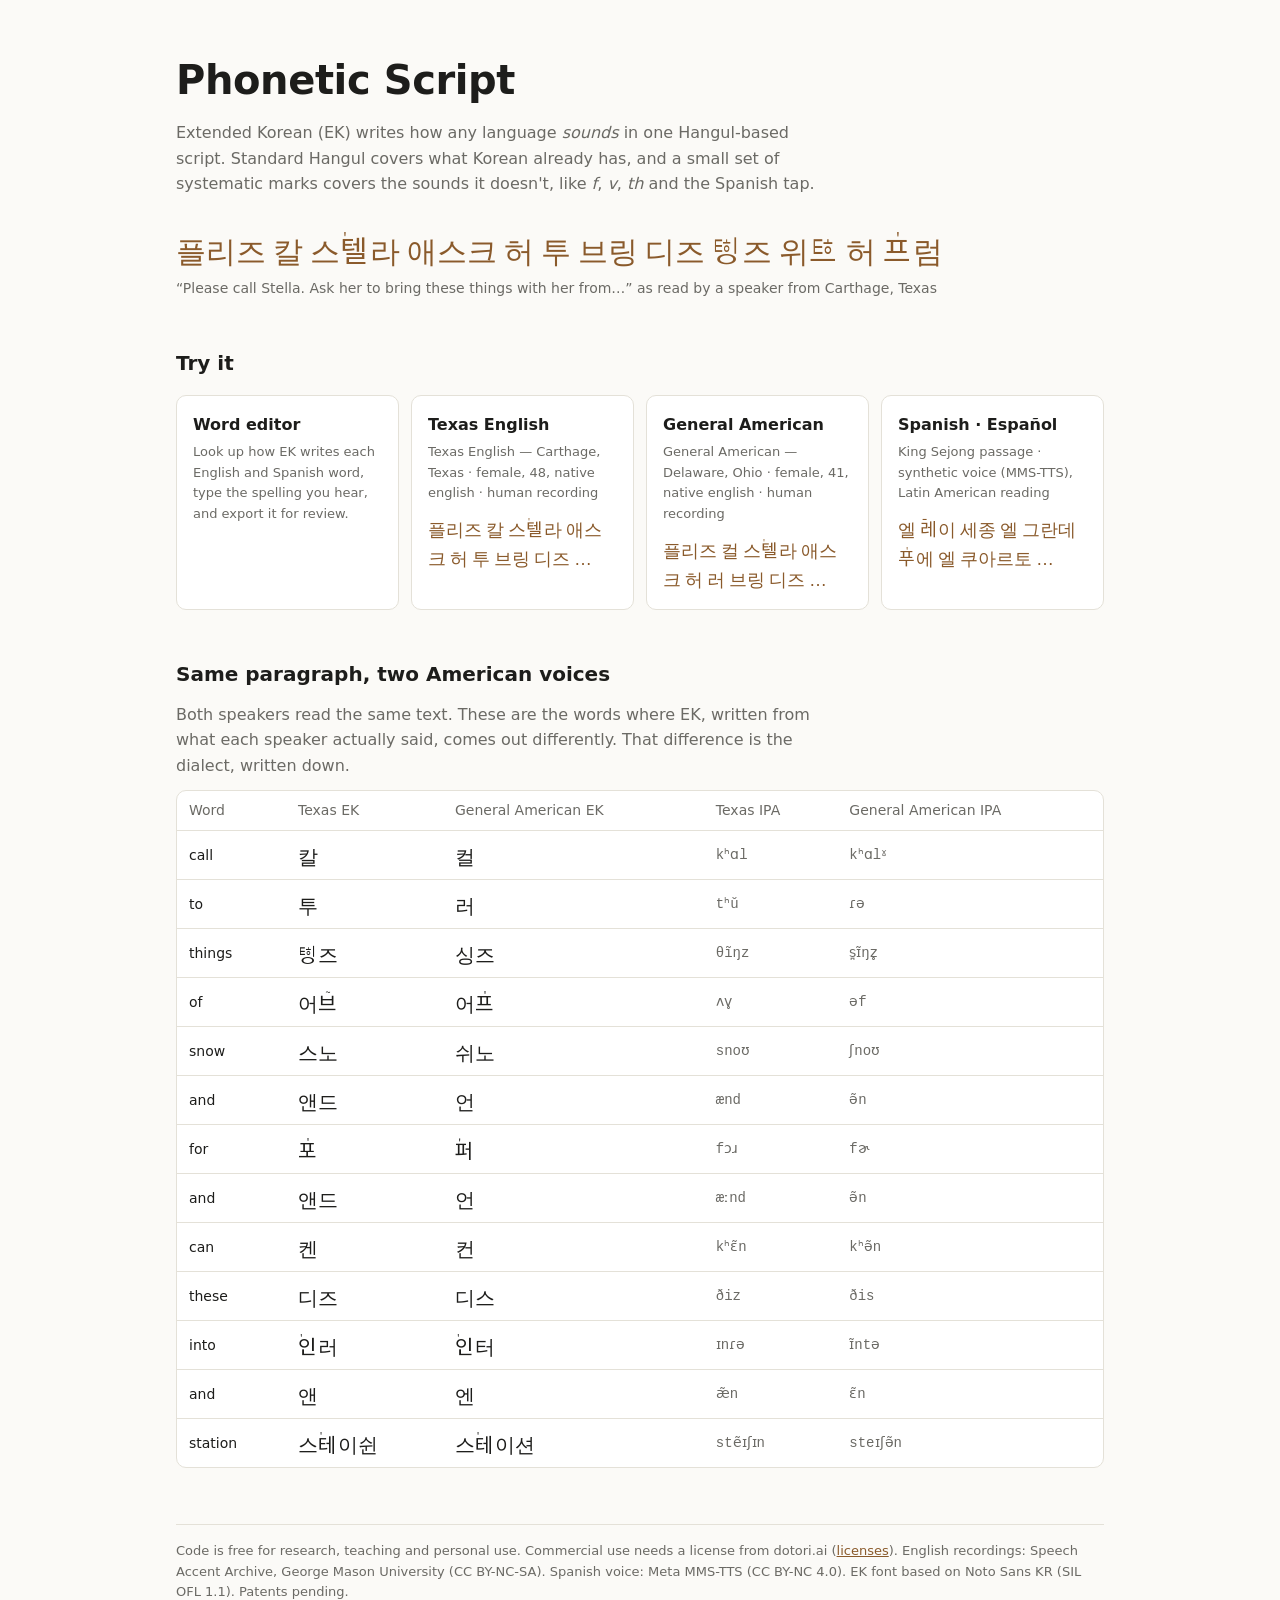
==== index.html @ cef931f4 "Update" ====
<!doctype html>
<html lang="en">
<head>
<meta charset="utf-8">
<meta name="viewport" content="width=device-width, initial-scale=1">
<title>Phonetic Script</title>
<meta name="description" content="Extended Korean (EK): one Hangul-based script that writes how any language sounds.">
<style>
@font-face { font-family: "EK Sans Block"; src: url(fonts/EKSansBlock-Regular.woff2) format("woff2"); }
:root { --bg:#fbfaf7; --fg:#1d1d1b; --muted:#6b6a65; --rule:#e4e1d8; --card:#ffffff; --accent:#8a5a2b; }
@media (prefers-color-scheme: dark) { :root:not([data-theme="light"]) { --bg:#151513; --fg:#ecebe6; --muted:#a19f97; --rule:#2e2d29; --card:#1d1c1a; --accent:#d9a46a; } }
:root[data-theme="dark"] { --bg:#151513; --fg:#ecebe6; --muted:#a19f97; --rule:#2e2d29; --card:#1d1c1a; --accent:#d9a46a; }
* { box-sizing:border-box }
body { margin:0; background:var(--bg); color:var(--fg); font:16px/1.6 system-ui, -apple-system, "Segoe UI", sans-serif; }
main { max-width:960px; margin:0 auto; padding:48px 16px 64px; }
h1 { font-size:clamp(28px,5vw,40px); margin:0 0 8px; letter-spacing:-0.01em }
h2 { font-size:20px; margin:48px 0 12px }
.lede { color:var(--muted); max-width:640px; margin:0 }
.ek { font-family:"EK Sans Block", "Noto Sans KR", sans-serif; }
.hero { font-size:clamp(22px,4vw,30px); margin:28px 0 4px; color:var(--accent); overflow-wrap:anywhere }
.hero-src { color:var(--muted); font-size:14px; margin:0 }
.grid { display:grid; grid-template-columns:repeat(auto-fit,minmax(210px,1fr)); gap:12px; margin-top:16px }
.card { display:block; background:var(--card); border:1px solid var(--rule); border-radius:10px; padding:16px; color:inherit; text-decoration:none }
.card:hover, .card:focus-visible { border-color:var(--accent) }
.card h3 { margin:0 0 4px; font-size:16px }
.card p { margin:0; color:var(--muted); font-size:13px }
.sample { margin-top:10px; font-size:18px; color:var(--accent); overflow-wrap:anywhere }
.table-wrap { overflow-x:auto; border:1px solid var(--rule); border-radius:10px; background:var(--card) }
table { border-collapse:collapse; width:100%; font-size:14px }
th, td { text-align:left; padding:8px 12px; border-bottom:1px solid var(--rule); white-space:nowrap }
tr:last-child td { border-bottom:0 }
th { color:var(--muted); font-weight:500 }
td.ek { font-size:20px }
td.ipa { font-family:ui-monospace, Menlo, monospace; color:var(--muted) }
footer { margin-top:56px; padding-top:16px; border-top:1px solid var(--rule); color:var(--muted); font-size:13px }
a { color:var(--accent) }
</style>
</head>
<body>
<main>
<h1>Phonetic Script</h1>
<p class="lede">Extended Korean (EK) writes how any language <em>sounds</em> in one Hangul-based script. Standard Hangul covers what Korean already has, and a small set of systematic marks covers the sounds it doesn't, like <i>f</i>, <i>v</i>, <i>th</i> and the Spanish tap.</p>
<div class="hero ek">플리즈 칼 스󱇈라 애스크 허 투 브링 디즈 󱆤즈 위󱆥 허 󰒆럼</div>
<p class="hero-src">“Please call Stella. Ask her to bring these things with her from…” as read by a speaker from Carthage, Texas</p>

<h2>Try it</h2>
<div class="grid"><a class="card" href="editor/"><h3>Word editor</h3><p>Look up how EK writes each English and Spanish word, type the spelling you hear, and export it for review.</p></a><a class="card" href="examples/texas/"><h3>Texas English</h3><p>Texas English — Carthage, Texas · female, 48, native english · human recording</p><div class="ek sample">플리즈 칼 스󱇈라 애스크 허 투 브링 디즈 …</div></a><a class="card" href="examples/general-american/"><h3>General American</h3><p>General American — Delaware, Ohio · female, 41, native english · human recording</p><div class="ek sample">플리즈 컬 스󱇈라 애스크 허 러 브링 디즈 …</div></a><a class="card" href="examples/spanish/"><h3>Spanish · Español</h3><p>King Sejong passage · synthetic voice (MMS-TTS), Latin American reading</p><div class="ek sample">엘 󰒥이 세종 엘 그란데 󱆡에 엘 쿠아르토 …</div></a></div>

<h2>Same paragraph, two American voices</h2>
<p class="lede">Both speakers read the same text. These are the words where EK, written from what each speaker actually said, comes out differently. That difference is the dialect, written down.</p>
<div class="table-wrap" style="margin-top:12px"><table>
<thead><tr><th>Word</th><th>Texas EK</th><th>General American EK</th><th>Texas IPA</th><th>General American IPA</th></tr></thead>
<tbody><tr><td>call</td><td class="ek">칼</td><td class="ek">컬</td><td class="ipa">kʰɑl</td><td class="ipa">kʰɑlˠ</td></tr><tr><td>to</td><td class="ek">투</td><td class="ek">러</td><td class="ipa">tʰŭ</td><td class="ipa">ɾə</td></tr><tr><td>things</td><td class="ek">󱆤즈</td><td class="ek">싱즈</td><td class="ipa">θĩŋz</td><td class="ipa">s̪ɪ̃ŋz̥</td></tr><tr><td>of</td><td class="ek">어󰓖</td><td class="ek">어󰒆</td><td class="ipa">ʌv̥</td><td class="ipa">əf</td></tr><tr><td>snow</td><td class="ek">스노</td><td class="ek">쉬노</td><td class="ipa">snoʊ</td><td class="ipa">ʃnoʊ</td></tr><tr><td>and</td><td class="ek">앤드</td><td class="ek">언</td><td class="ipa">ænd</td><td class="ipa">ə̃n</td></tr><tr><td>for</td><td class="ek">󰕒</td><td class="ek">󱆧</td><td class="ipa">fɔɹ</td><td class="ipa">fɚ</td></tr><tr><td>and</td><td class="ek">앤드</td><td class="ek">언</td><td class="ipa">æːnd</td><td class="ipa">ə̃n</td></tr><tr><td>can</td><td class="ek">켄</td><td class="ek">컨</td><td class="ipa">kʰɛ̃n</td><td class="ipa">kʰə̃n</td></tr><tr><td>these</td><td class="ek">디즈</td><td class="ek">디스</td><td class="ipa">ðiz</td><td class="ipa">ðis</td></tr><tr><td>into</td><td class="ek">󱇎러</td><td class="ek">󱇎터</td><td class="ipa">ɪnɾə</td><td class="ipa">ɪ̃ntə</td></tr><tr><td>and</td><td class="ek">앤</td><td class="ek">엔</td><td class="ipa">æ̃n</td><td class="ipa">ɛ̃n</td></tr><tr><td>station</td><td class="ek">스󱇂이쉰</td><td class="ek">스󱇂이션</td><td class="ipa">stẽɪʃɪn</td><td class="ipa">steɪʃə̃n</td></tr></tbody></table></div>

<footer>
Code is free for research, teaching and personal use. Commercial use needs a license from dotori.ai (<a href="https://github.com/dotori-ai/Phonetic-Script/blob/main/LICENSES.md">licenses</a>).
English recordings: Speech Accent Archive, George Mason University (CC BY-NC-SA). Spanish voice: Meta MMS-TTS (CC BY-NC 4.0). EK font based on Noto Sans KR (SIL OFL 1.1). Patents pending.
</footer>
</main>
</body>
</html>
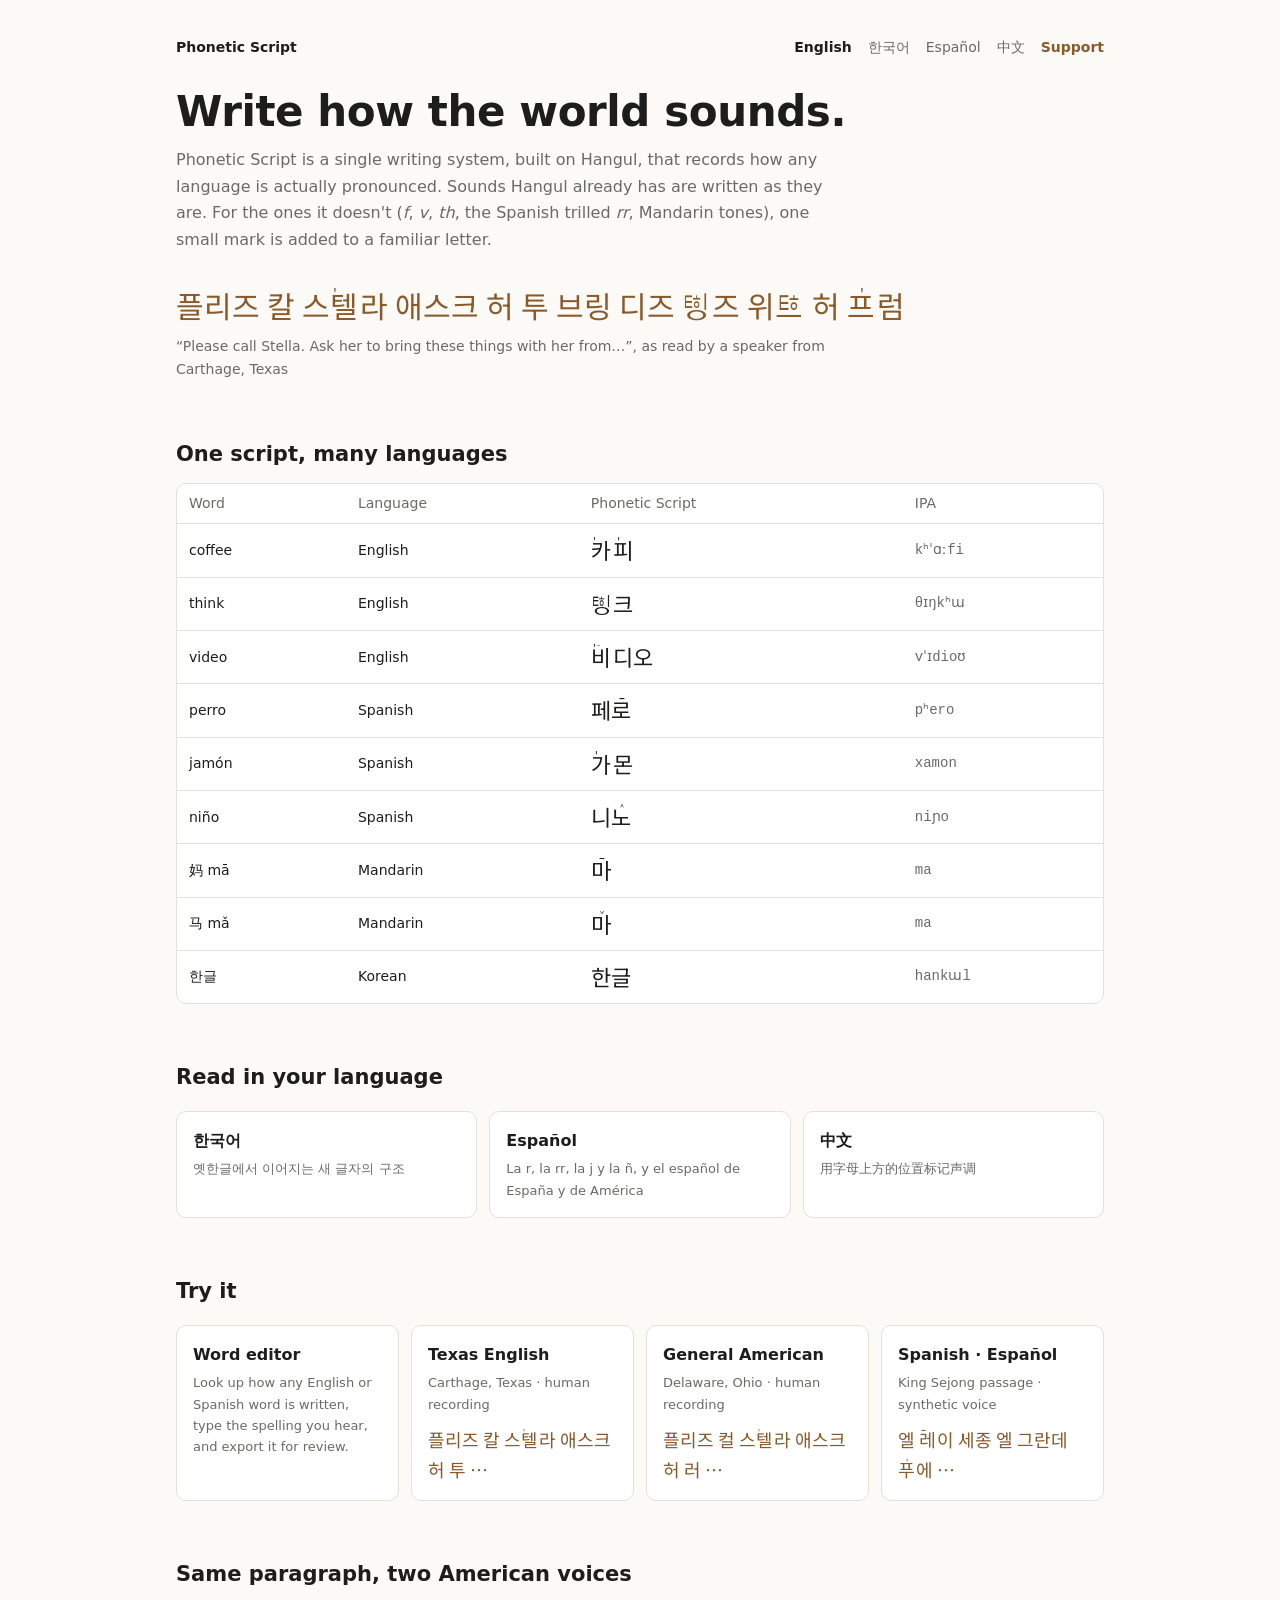
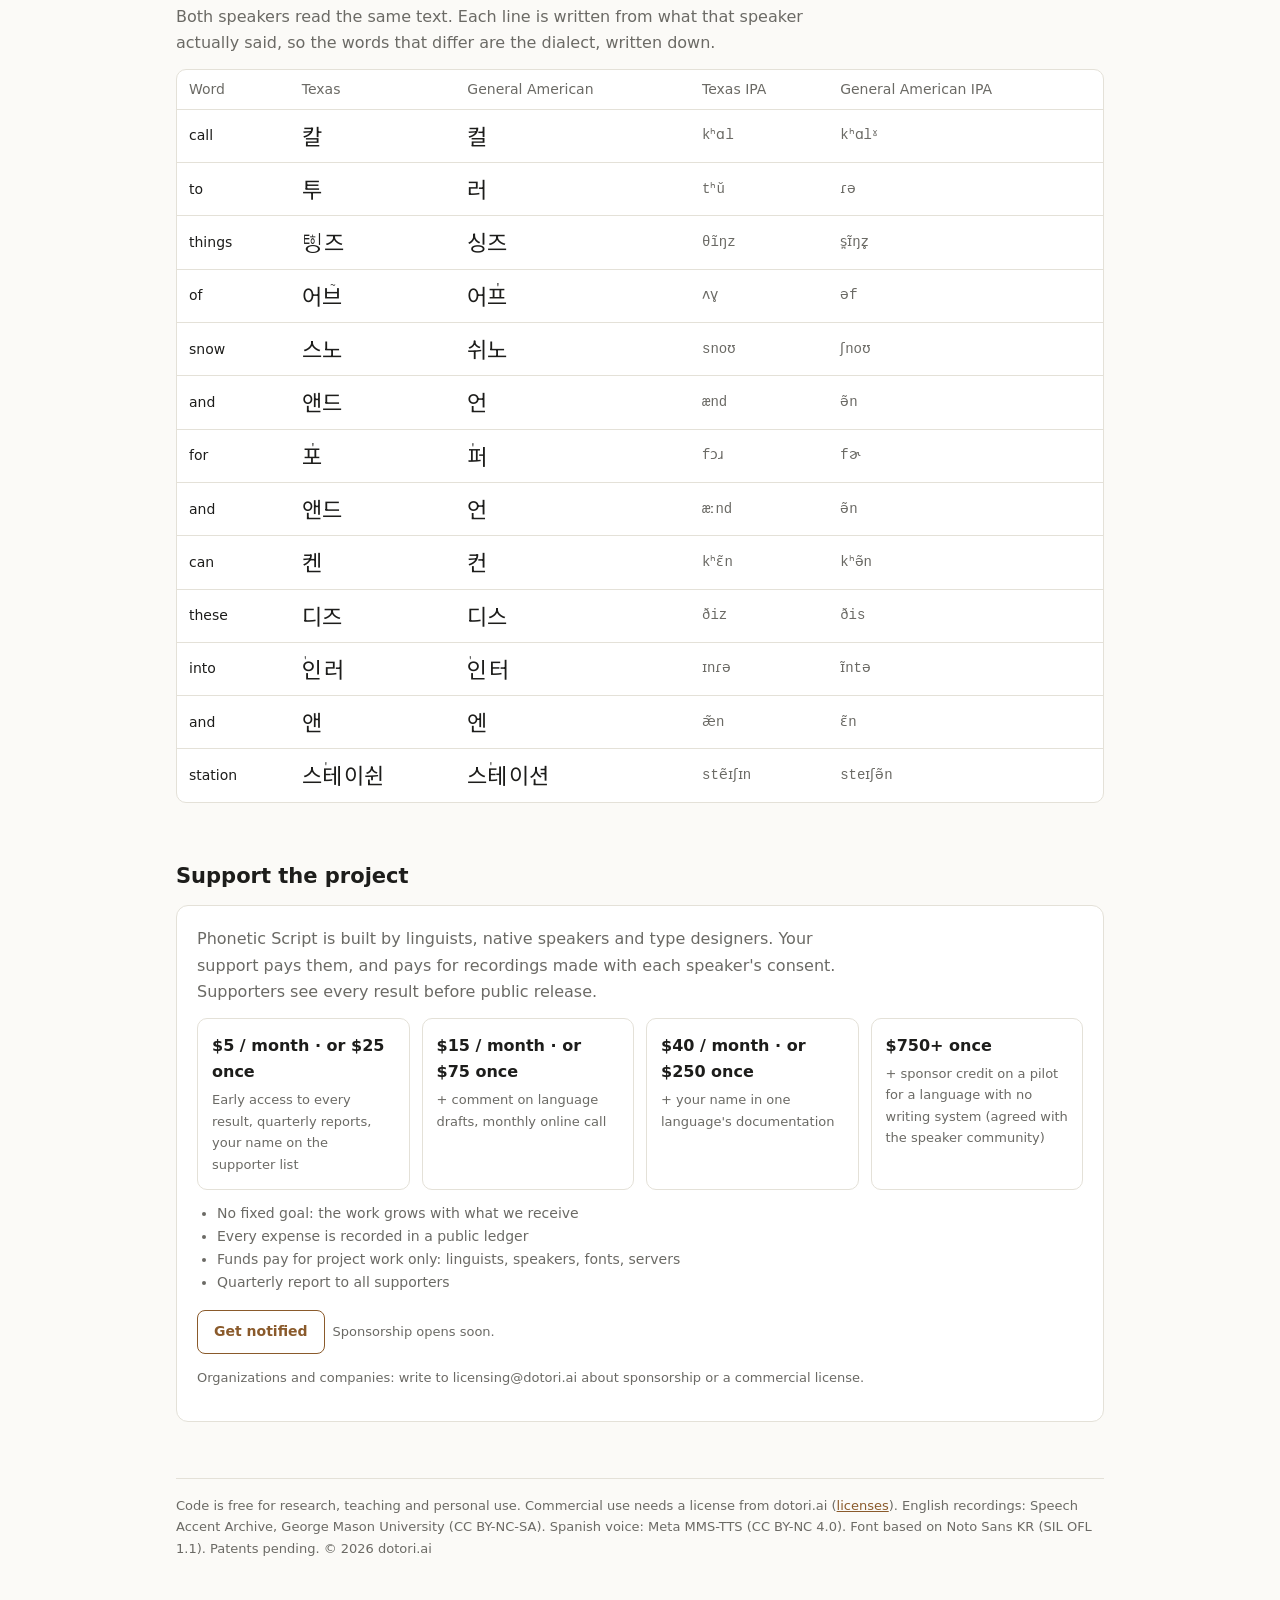
==== commit 9908c769: "Update" ====
--- a/index.html
+++ b/index.html
@@ -4,58 +4,47 @@
 <meta charset="utf-8">
 <meta name="viewport" content="width=device-width, initial-scale=1">
 <title>Phonetic Script</title>
-<meta name="description" content="Extended Korean (EK): one Hangul-based script that writes how any language sounds.">
-<style>
-@font-face { font-family: "EK Sans Block"; src: url(fonts/EKSansBlock-Regular.woff2) format("woff2"); }
-:root { --bg:#fbfaf7; --fg:#1d1d1b; --muted:#6b6a65; --rule:#e4e1d8; --card:#ffffff; --accent:#8a5a2b; }
-@media (prefers-color-scheme: dark) { :root:not([data-theme="light"]) { --bg:#151513; --fg:#ecebe6; --muted:#a19f97; --rule:#2e2d29; --card:#1d1c1a; --accent:#d9a46a; } }
-:root[data-theme="dark"] { --bg:#151513; --fg:#ecebe6; --muted:#a19f97; --rule:#2e2d29; --card:#1d1c1a; --accent:#d9a46a; }
-* { box-sizing:border-box }
-body { margin:0; background:var(--bg); color:var(--fg); font:16px/1.6 system-ui, -apple-system, "Segoe UI", sans-serif; }
-main { max-width:960px; margin:0 auto; padding:48px 16px 64px; }
-h1 { font-size:clamp(28px,5vw,40px); margin:0 0 8px; letter-spacing:-0.01em }
-h2 { font-size:20px; margin:48px 0 12px }
-.lede { color:var(--muted); max-width:640px; margin:0 }
-.ek { font-family:"EK Sans Block", "Noto Sans KR", sans-serif; }
-.hero { font-size:clamp(22px,4vw,30px); margin:28px 0 4px; color:var(--accent); overflow-wrap:anywhere }
-.hero-src { color:var(--muted); font-size:14px; margin:0 }
-.grid { display:grid; grid-template-columns:repeat(auto-fit,minmax(210px,1fr)); gap:12px; margin-top:16px }
-.card { display:block; background:var(--card); border:1px solid var(--rule); border-radius:10px; padding:16px; color:inherit; text-decoration:none }
-.card:hover, .card:focus-visible { border-color:var(--accent) }
-.card h3 { margin:0 0 4px; font-size:16px }
-.card p { margin:0; color:var(--muted); font-size:13px }
-.sample { margin-top:10px; font-size:18px; color:var(--accent); overflow-wrap:anywhere }
-.table-wrap { overflow-x:auto; border:1px solid var(--rule); border-radius:10px; background:var(--card) }
-table { border-collapse:collapse; width:100%; font-size:14px }
-th, td { text-align:left; padding:8px 12px; border-bottom:1px solid var(--rule); white-space:nowrap }
-tr:last-child td { border-bottom:0 }
-th { color:var(--muted); font-weight:500 }
-td.ek { font-size:20px }
-td.ipa { font-family:ui-monospace, Menlo, monospace; color:var(--muted) }
-footer { margin-top:56px; padding-top:16px; border-top:1px solid var(--rule); color:var(--muted); font-size:13px }
-a { color:var(--accent) }
-</style>
+<meta name="description" content="One Hangul-based writing system that records how every language sounds.">
+<link rel="preconnect" href="https://fonts.googleapis.com"><link rel="preconnect" href="https://fonts.gstatic.com" crossorigin><link href="https://fonts.googleapis.com/css2?family=Noto+Sans+KR:wght@400;700&display=swap" rel="stylesheet">
+<link rel="stylesheet" href="assets/site.css">
 </head>
 <body>
 <main>
-<h1>Phonetic Script</h1>
-<p class="lede">Extended Korean (EK) writes how any language <em>sounds</em> in one Hangul-based script. Standard Hangul covers what Korean already has, and a small set of systematic marks covers the sounds it doesn't, like <i>f</i>, <i>v</i>, <i>th</i> and the Spanish tap.</p>
+<nav class="top"><a class="brand" href="">Phonetic Script</a><a href="" hreflang="en" aria-current="page">English</a><a href="ko/" hreflang="ko">한국어</a><a href="es/" hreflang="es">Español</a><a href="zh/" hreflang="zh">中文</a><a class="nav-support" href="#support">Support</a></nav>
+
+<h1>Write how the world sounds.</h1>
+<p class="lede">Phonetic Script is a single writing system, built on Hangul, that records how any language is actually pronounced. Sounds Hangul already has are written as they are. For the ones it doesn't (<i>f</i>, <i>v</i>, <i>th</i>, the Spanish trilled <i>rr</i>, Mandarin tones), one small mark is added to a familiar letter.</p>
 <div class="hero ek">플리즈 칼 스󱇈라 애스크 허 투 브링 디즈 󱆤즈 위󱆥 허 󰒆럼</div>
-<p class="hero-src">“Please call Stella. Ask her to bring these things with her from…” as read by a speaker from Carthage, Texas</p>
+<p class="caption">“Please call Stella. Ask her to bring these things with her from…”, as read by a speaker from Carthage, Texas</p>
+
+<h2>One script, many languages</h2>
+<div class="table-wrap"><table><thead><tr><th>Word</th><th>Language</th><th>Phonetic Script</th><th>IPA</th></tr></thead><tbody><tr><td>coffee</td><td>English</td><td class="ek">󱇐󱇑</td><td class="mono">kʰˈɑːfi</td></tr><tr><td>think</td><td>English</td><td class="ek">󱆤크</td><td class="mono">θɪŋkʰɯ</td></tr><tr><td>video</td><td>English</td><td class="ek">󱇒디오</td><td class="mono">vˈɪdioʊ</td></tr><tr><td>perro</td><td>Spanish</td><td class="ek">페󰒭</td><td class="mono">pʰero</td></tr><tr><td>jamón</td><td>Spanish</td><td class="ek">󱇕몬</td><td class="mono">xamon</td></tr><tr><td>niño</td><td>Spanish</td><td class="ek">니󱇖</td><td class="mono">niɲo</td></tr><tr><td>妈 mā</td><td>Mandarin</td><td class="ek">󰂾</td><td class="mono">ma</td></tr><tr><td>马 mǎ</td><td>Mandarin</td><td class="ek">󰀥</td><td class="mono">ma</td></tr><tr><td>한글</td><td>Korean</td><td class="ek">한글</td><td class="mono">hankɯl</td></tr></tbody></table></div>
+
+<h2>Read in your language</h2>
+<div class="grid">
+<a class="card" href="ko/"><h3>한국어</h3><p>옛한글에서 이어지는 새 글자의 구조</p></a>
+<a class="card" href="es/"><h3>Español</h3><p>La r, la rr, la j y la ñ, y el español de España y de América</p></a>
+<a class="card" href="zh/"><h3>中文</h3><p>用字母上方的位置标记声调</p></a>
+</div>
 
 <h2>Try it</h2>
-<div class="grid"><a class="card" href="editor/"><h3>Word editor</h3><p>Look up how EK writes each English and Spanish word, type the spelling you hear, and export it for review.</p></a><a class="card" href="examples/texas/"><h3>Texas English</h3><p>Texas English — Carthage, Texas · female, 48, native english · human recording</p><div class="ek sample">플리즈 칼 스󱇈라 애스크 허 투 브링 디즈 …</div></a><a class="card" href="examples/general-american/"><h3>General American</h3><p>General American — Delaware, Ohio · female, 41, native english · human recording</p><div class="ek sample">플리즈 컬 스󱇈라 애스크 허 러 브링 디즈 …</div></a><a class="card" href="examples/spanish/"><h3>Spanish · Español</h3><p>King Sejong passage · synthetic voice (MMS-TTS), Latin American reading</p><div class="ek sample">엘 󰒥이 세종 엘 그란데 󱆡에 엘 쿠아르토 …</div></a></div>
+<div class="grid"><a class="card" href="editor/"><h3>Word editor</h3><p>Look up how any English or Spanish word is written, type the spelling you hear, and export it for review.</p></a><a class="card" href="examples/texas/"><h3>Texas English</h3><p>Carthage, Texas · human recording</p><div class="ek sample">플리즈 칼 스󱇈라 애스크 허 투 …</div></a><a class="card" href="examples/general-american/"><h3>General American</h3><p>Delaware, Ohio · human recording</p><div class="ek sample">플리즈 컬 스󱇈라 애스크 허 러 …</div></a><a class="card" href="examples/spanish/"><h3>Spanish · Español</h3><p>King Sejong passage · synthetic voice</p><div class="ek sample">엘 󰒥이 세종 엘 그란데 󱆡에 …</div></a></div>
 
 <h2>Same paragraph, two American voices</h2>
-<p class="lede">Both speakers read the same text. These are the words where EK, written from what each speaker actually said, comes out differently. That difference is the dialect, written down.</p>
-<div class="table-wrap" style="margin-top:12px"><table>
-<thead><tr><th>Word</th><th>Texas EK</th><th>General American EK</th><th>Texas IPA</th><th>General American IPA</th></tr></thead>
-<tbody><tr><td>call</td><td class="ek">칼</td><td class="ek">컬</td><td class="ipa">kʰɑl</td><td class="ipa">kʰɑlˠ</td></tr><tr><td>to</td><td class="ek">투</td><td class="ek">러</td><td class="ipa">tʰŭ</td><td class="ipa">ɾə</td></tr><tr><td>things</td><td class="ek">󱆤즈</td><td class="ek">싱즈</td><td class="ipa">θĩŋz</td><td class="ipa">s̪ɪ̃ŋz̥</td></tr><tr><td>of</td><td class="ek">어󰓖</td><td class="ek">어󰒆</td><td class="ipa">ʌv̥</td><td class="ipa">əf</td></tr><tr><td>snow</td><td class="ek">스노</td><td class="ek">쉬노</td><td class="ipa">snoʊ</td><td class="ipa">ʃnoʊ</td></tr><tr><td>and</td><td class="ek">앤드</td><td class="ek">언</td><td class="ipa">ænd</td><td class="ipa">ə̃n</td></tr><tr><td>for</td><td class="ek">󰕒</td><td class="ek">󱆧</td><td class="ipa">fɔɹ</td><td class="ipa">fɚ</td></tr><tr><td>and</td><td class="ek">앤드</td><td class="ek">언</td><td class="ipa">æːnd</td><td class="ipa">ə̃n</td></tr><tr><td>can</td><td class="ek">켄</td><td class="ek">컨</td><td class="ipa">kʰɛ̃n</td><td class="ipa">kʰə̃n</td></tr><tr><td>these</td><td class="ek">디즈</td><td class="ek">디스</td><td class="ipa">ðiz</td><td class="ipa">ðis</td></tr><tr><td>into</td><td class="ek">󱇎러</td><td class="ek">󱇎터</td><td class="ipa">ɪnɾə</td><td class="ipa">ɪ̃ntə</td></tr><tr><td>and</td><td class="ek">앤</td><td class="ek">엔</td><td class="ipa">æ̃n</td><td class="ipa">ɛ̃n</td></tr><tr><td>station</td><td class="ek">스󱇂이쉰</td><td class="ek">스󱇂이션</td><td class="ipa">stẽɪʃɪn</td><td class="ipa">steɪʃə̃n</td></tr></tbody></table></div>
+<p class="lede">Both speakers read the same text. Each line is written from what that speaker actually said, so the words that differ are the dialect, written down.</p>
+<div class="table-wrap"><table><thead><tr><th>Word</th><th>Texas</th><th>General American</th><th>Texas IPA</th><th>General American IPA</th></tr></thead><tbody><tr><td>call</td><td class="ek">칼</td><td class="ek">컬</td><td class="mono">kʰɑl</td><td class="mono">kʰɑlˠ</td></tr><tr><td>to</td><td class="ek">투</td><td class="ek">러</td><td class="mono">tʰŭ</td><td class="mono">ɾə</td></tr><tr><td>things</td><td class="ek">󱆤즈</td><td class="ek">싱즈</td><td class="mono">θĩŋz</td><td class="mono">s̪ɪ̃ŋz̥</td></tr><tr><td>of</td><td class="ek">어󰓖</td><td class="ek">어󰒆</td><td class="mono">ʌv̥</td><td class="mono">əf</td></tr><tr><td>snow</td><td class="ek">스노</td><td class="ek">쉬노</td><td class="mono">snoʊ</td><td class="mono">ʃnoʊ</td></tr><tr><td>and</td><td class="ek">앤드</td><td class="ek">언</td><td class="mono">ænd</td><td class="mono">ə̃n</td></tr><tr><td>for</td><td class="ek">󰕒</td><td class="ek">󱆧</td><td class="mono">fɔɹ</td><td class="mono">fɚ</td></tr><tr><td>and</td><td class="ek">앤드</td><td class="ek">언</td><td class="mono">æːnd</td><td class="mono">ə̃n</td></tr><tr><td>can</td><td class="ek">켄</td><td class="ek">컨</td><td class="mono">kʰɛ̃n</td><td class="mono">kʰə̃n</td></tr><tr><td>these</td><td class="ek">디즈</td><td class="ek">디스</td><td class="mono">ðiz</td><td class="mono">ðis</td></tr><tr><td>into</td><td class="ek">󱇎러</td><td class="ek">󱇎터</td><td class="mono">ɪnɾə</td><td class="mono">ɪ̃ntə</td></tr><tr><td>and</td><td class="ek">앤</td><td class="ek">엔</td><td class="mono">æ̃n</td><td class="mono">ɛ̃n</td></tr><tr><td>station</td><td class="ek">스󱇂이쉰</td><td class="ek">스󱇂이션</td><td class="mono">stẽɪʃɪn</td><td class="mono">steɪʃə̃n</td></tr></tbody></table></div>
 
-<footer>
-Code is free for research, teaching and personal use. Commercial use needs a license from dotori.ai (<a href="https://github.com/dotori-ai/Phonetic-Script/blob/main/LICENSES.md">licenses</a>).
-English recordings: Speech Accent Archive, George Mason University (CC BY-NC-SA). Spanish voice: Meta MMS-TTS (CC BY-NC 4.0). EK font based on Noto Sans KR (SIL OFL 1.1). Patents pending.
-</footer>
+<h2 id="support">Support the project</h2>
+<div class="support">
+<p class="lede">Phonetic Script is built by linguists, native speakers and type designers. Your support pays them, and pays for recordings made with each speaker's consent. Supporters see every result before public release.</p>
+<div class="tiers"><div class="tier"><div class="amount">$5 / month · or $25 once</div><p>Early access to every result, quarterly reports, your name on the supporter list</p></div><div class="tier"><div class="amount">$15 / month · or $75 once</div><p>+ comment on language drafts, monthly online call</p></div><div class="tier"><div class="amount">$40 / month · or $250 once</div><p>+ your name in one language's documentation</p></div><div class="tier"><div class="amount">$750+ once</div><p>+ sponsor credit on a pilot for a language with no writing system (agreed with the speaker community)</p></div></div>
+<ul class="promises"><li>No fixed goal: the work grows with what we receive</li><li>Every expense is recorded in a public ledger</li><li>Funds pay for project work only: linguists, speakers, fonts, servers</li><li>Quarterly report to all supporters</li></ul>
+<div class="buttons" data-support-links="en"></div>
+<p class="note">Organizations and companies: write to licensing@dotori.ai about sponsorship or a commercial license.</p>
+</div>
+
+<footer>Code is free for research, teaching and personal use. Commercial use needs a license from dotori.ai (<a href="https://github.com/dotori-ai/Phonetic-Script/blob/main/LICENSES.md">licenses</a>). English recordings: Speech Accent Archive, George Mason University (CC BY-NC-SA). Spanish voice: Meta MMS-TTS (CC BY-NC 4.0). Font based on Noto Sans KR (SIL OFL 1.1). Patents pending. © 2026 dotori.ai</footer>
 </main>
+<script src="assets/site.js"></script>
 </body>
 </html>
--- a/assets/site.css
+++ b/assets/site.css
@@ -0,0 +1,74 @@
+@font-face { font-family: "EK Sans Block"; src: url(../fonts/EKSansBlock-Regular.woff2) format("woff2"); }
+
+:root { --bg:#fbfaf7; --fg:#1d1d1b; --muted:#6b6a65; --rule:#e4e1d8; --card:#ffffff; --accent:#8a5a2b; --accent-fg:#ffffff; --soft:#f3efe6; }
+@media (prefers-color-scheme: dark) {
+  :root:not([data-theme="light"]) { --bg:#151513; --fg:#ecebe6; --muted:#a19f97; --rule:#2e2d29; --card:#1d1c1a; --accent:#d9a46a; --accent-fg:#1b1406; --soft:#24221e; }
+}
+:root[data-theme="dark"] { --bg:#151513; --fg:#ecebe6; --muted:#a19f97; --rule:#2e2d29; --card:#1d1c1a; --accent:#d9a46a; --accent-fg:#1b1406; --soft:#24221e; }
+
+* { box-sizing: border-box }
+body { margin:0; background:var(--bg); color:var(--fg); font:16px/1.65 system-ui, -apple-system, "Segoe UI", "Apple SD Gothic Neo", "Malgun Gothic", "PingFang SC", "Microsoft YaHei", sans-serif; }
+main { max-width:960px; margin:0 auto; padding:24px 16px 64px; }
+a { color:var(--accent) }
+
+nav.top { display:flex; flex-wrap:wrap; align-items:center; gap:4px 16px; padding:12px 0 28px; font-size:14px; }
+nav.top .brand { font-weight:700; color:var(--fg); text-decoration:none; margin-right:auto }
+nav.top a { text-decoration:none; color:var(--muted) }
+nav.top a[aria-current="page"] { color:var(--fg); font-weight:600 }
+nav.top a.nav-support { color:var(--accent); font-weight:600 }
+
+h1 { font-size:clamp(28px,5vw,42px); line-height:1.2; margin:0 0 10px; letter-spacing:-0.01em }
+h2 { font-size:21px; margin:56px 0 12px }
+h3 { font-size:16px; margin:24px 0 6px }
+.lede { color:var(--muted); max-width:680px; margin:0 0 12px }
+p { max-width:720px }
+
+.ek { font-family:"EK Sans Block", "Noto Sans KR", "Apple SD Gothic Neo", "Malgun Gothic", sans-serif; }
+.old { font-family:"Noto Sans KR", "Apple SD Gothic Neo", "Malgun Gothic", sans-serif; }
+.hero { font-size:clamp(22px,4vw,30px); margin:28px 0 4px; color:var(--accent); overflow-wrap:anywhere }
+.caption { color:var(--muted); font-size:14px; margin:0 }
+
+.grid { display:grid; grid-template-columns:repeat(auto-fit,minmax(210px,1fr)); gap:12px; margin-top:16px }
+.card { display:block; background:var(--card); border:1px solid var(--rule); border-radius:10px; padding:16px; color:inherit; text-decoration:none }
+a.card:hover, a.card:focus-visible { border-color:var(--accent) }
+.card h3 { margin:0 0 4px; font-size:16px }
+.card p { margin:0; color:var(--muted); font-size:13px }
+.sample { margin-top:10px; font-size:18px; color:var(--accent); overflow-wrap:anywhere }
+
+.table-wrap { overflow-x:auto; border:1px solid var(--rule); border-radius:10px; background:var(--card); margin-top:12px }
+table { border-collapse:collapse; width:100%; font-size:14px }
+th, td { text-align:left; padding:8px 12px; border-bottom:1px solid var(--rule); white-space:nowrap; vertical-align:middle }
+tr:last-child td { border-bottom:0 }
+th { color:var(--muted); font-weight:500 }
+td.ek, td.old { font-size:22px }
+td.mono, .mono { font-family:ui-monospace, Menlo, monospace; color:var(--muted) }
+td.wrap { white-space:normal; min-width:200px }
+
+.letters { display:grid; grid-template-columns:repeat(auto-fit,minmax(200px,1fr)); gap:12px; margin-top:12px }
+.letter { background:var(--card); border:1px solid var(--rule); border-radius:10px; padding:14px 16px }
+.letter .glyph { font-size:40px; line-height:1.1 }
+.letter b { display:block; margin-top:4px }
+.letter span { color:var(--muted); font-size:13px }
+
+.slots { display:grid; grid-template-columns:repeat(auto-fit,minmax(160px,1fr)); gap:12px; margin-top:12px }
+.slot { background:var(--soft); border-radius:10px; padding:12px 14px; font-size:14px }
+.slot b { display:block; font-size:15px; margin-bottom:2px }
+
+.bangjeom { position:relative; padding-left:14px }
+.bangjeom::before { position:absolute; left:0; top:50%; transform:translateY(-50%); color:var(--accent); font-size:14px; line-height:0.55; white-space:pre }
+.bangjeom.one::before { content:"•" }
+.bangjeom.two::before { content:"•\A•" }
+
+.support { background:var(--card); border:1px solid var(--rule); border-radius:12px; padding:20px; margin-top:12px }
+.tiers { display:grid; grid-template-columns:repeat(auto-fit,minmax(200px,1fr)); gap:12px; margin:12px 0 }
+.tier { border:1px solid var(--rule); border-radius:10px; padding:14px }
+.tier .amount { font-weight:700; font-size:16px }
+.tier p { margin:4px 0 0; color:var(--muted); font-size:13px }
+ul.promises { margin:8px 0 0; padding-left:20px; color:var(--muted); font-size:14px }
+.buttons { display:flex; flex-wrap:wrap; gap:8px; margin-top:16px; align-items:center }
+.button { display:inline-block; background:var(--accent); color:var(--accent-fg); padding:9px 16px; border-radius:8px; text-decoration:none; font-weight:600; font-size:14px }
+.button.secondary { background:transparent; color:var(--accent); border:1px solid var(--accent) }
+.note { color:var(--muted); font-size:13px }
+
+footer { margin-top:56px; padding-top:16px; border-top:1px solid var(--rule); color:var(--muted); font-size:13px }
+td.nota { font-family:"Noto Sans KR", "Apple SD Gothic Neo", "Malgun Gothic", sans-serif; color:var(--muted) }
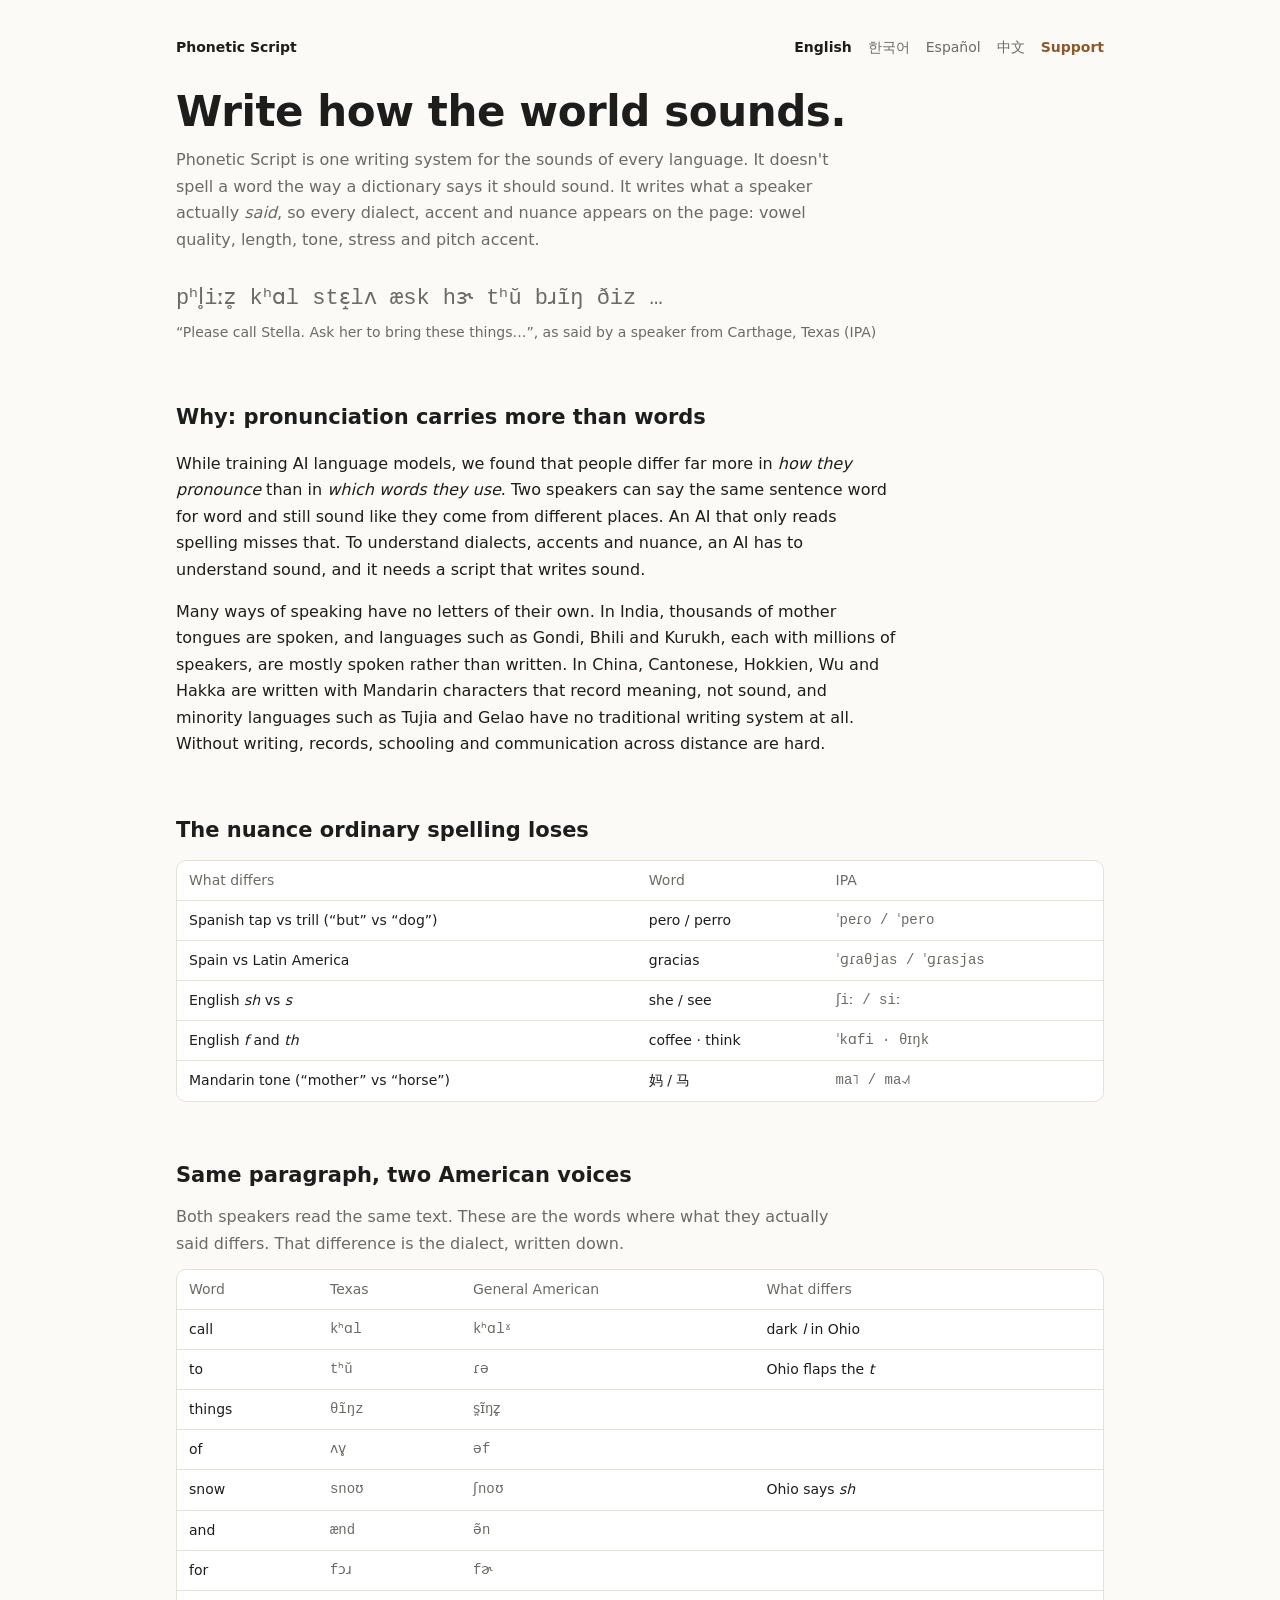
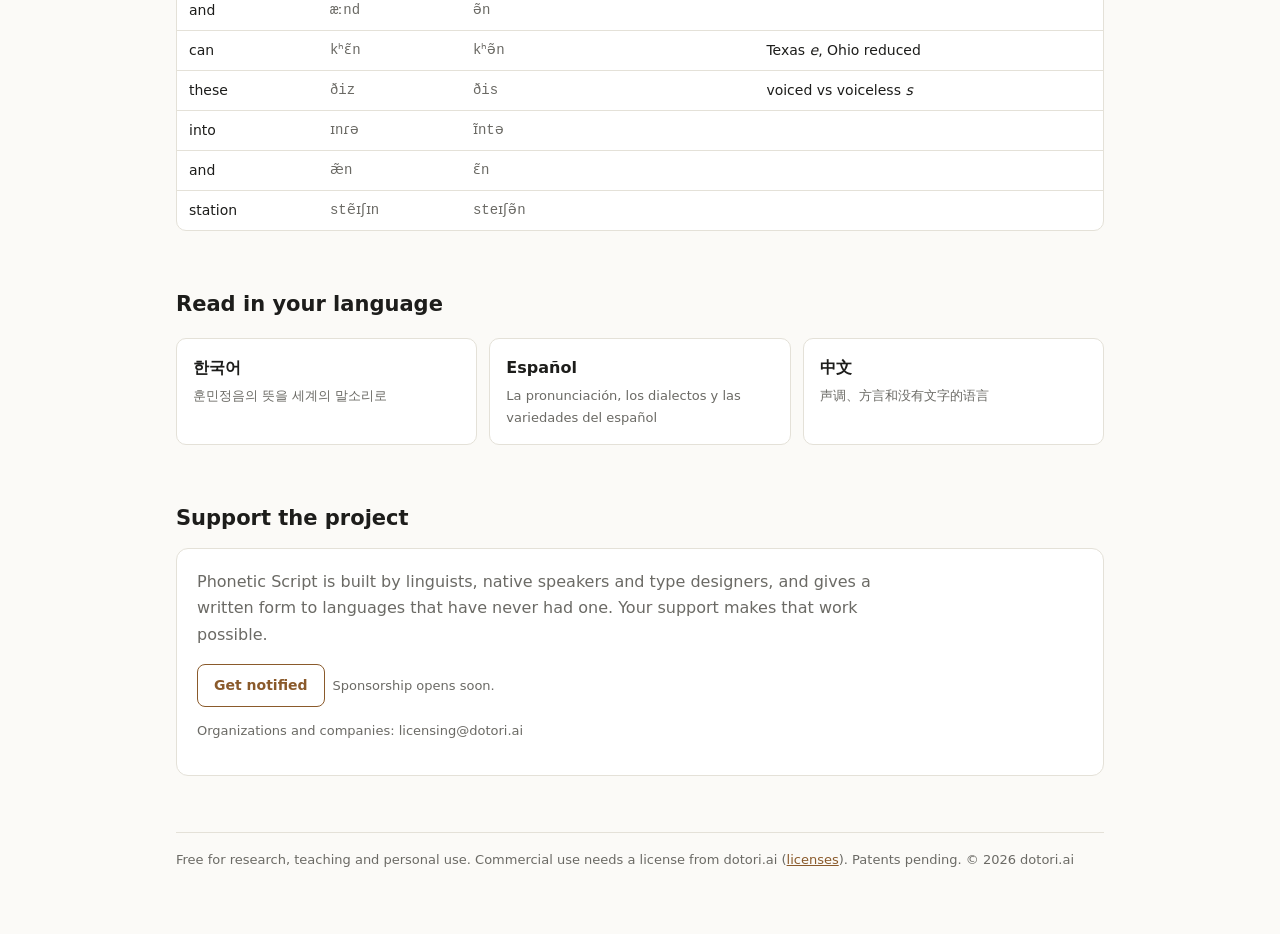
==== commit e5a6c5b6: "update" ====
--- a/index.html
+++ b/index.html
@@ -4,7 +4,7 @@
 <meta charset="utf-8">
 <meta name="viewport" content="width=device-width, initial-scale=1">
 <title>Phonetic Script</title>
-<meta name="description" content="One Hangul-based writing system that records how every language sounds.">
+<meta name="description" content="One writing system that records how every language and dialect actually sounds.">
 <link rel="preconnect" href="https://fonts.googleapis.com"><link rel="preconnect" href="https://fonts.gstatic.com" crossorigin><link href="https://fonts.googleapis.com/css2?family=Noto+Sans+KR:wght@400;700&display=swap" rel="stylesheet">
 <link rel="stylesheet" href="assets/site.css">
 </head>
@@ -13,37 +13,36 @@
 <nav class="top"><a class="brand" href="">Phonetic Script</a><a href="" hreflang="en" aria-current="page">English</a><a href="ko/" hreflang="ko">한국어</a><a href="es/" hreflang="es">Español</a><a href="zh/" hreflang="zh">中文</a><a class="nav-support" href="#support">Support</a></nav>
 
 <h1>Write how the world sounds.</h1>
-<p class="lede">Phonetic Script is a single writing system, built on Hangul, that records how any language is actually pronounced. Sounds Hangul already has are written as they are. For the ones it doesn't (<i>f</i>, <i>v</i>, <i>th</i>, the Spanish trilled <i>rr</i>, Mandarin tones), one small mark is added to a familiar letter.</p>
-<div class="hero ek">플리즈 칼 스󱇈라 애스크 허 투 브링 디즈 󱆤즈 위󱆥 허 󰒆럼</div>
-<p class="caption">“Please call Stella. Ask her to bring these things with her from…”, as read by a speaker from Carthage, Texas</p>
+<p class="lede">Phonetic Script is one writing system for the sounds of every language. It doesn't spell a word the way a dictionary says it should sound. It writes what a speaker actually <i>said</i>, so every dialect, accent and nuance appears on the page: vowel quality, length, tone, stress and pitch accent.</p>
+<div class="hero mono">pʰl̥iːz̥ kʰɑl stɛ̝lʌ æsk hɝ tʰŭ bɹĩŋ ðiz …</div>
+<p class="caption">“Please call Stella. Ask her to bring these things…”, as said by a speaker from Carthage, Texas (IPA)</p>
 
-<h2>One script, many languages</h2>
-<div class="table-wrap"><table><thead><tr><th>Word</th><th>Language</th><th>Phonetic Script</th><th>IPA</th></tr></thead><tbody><tr><td>coffee</td><td>English</td><td class="ek">󱇐󱇑</td><td class="mono">kʰˈɑːfi</td></tr><tr><td>think</td><td>English</td><td class="ek">󱆤크</td><td class="mono">θɪŋkʰɯ</td></tr><tr><td>video</td><td>English</td><td class="ek">󱇒디오</td><td class="mono">vˈɪdioʊ</td></tr><tr><td>perro</td><td>Spanish</td><td class="ek">페󰒭</td><td class="mono">pʰero</td></tr><tr><td>jamón</td><td>Spanish</td><td class="ek">󱇕몬</td><td class="mono">xamon</td></tr><tr><td>niño</td><td>Spanish</td><td class="ek">니󱇖</td><td class="mono">niɲo</td></tr><tr><td>妈 mā</td><td>Mandarin</td><td class="ek">󰂾</td><td class="mono">ma</td></tr><tr><td>马 mǎ</td><td>Mandarin</td><td class="ek">󰀥</td><td class="mono">ma</td></tr><tr><td>한글</td><td>Korean</td><td class="ek">한글</td><td class="mono">hankɯl</td></tr></tbody></table></div>
+<h2>Why: pronunciation carries more than words</h2>
+<p>While training AI language models, we found that people differ far more in <i>how they pronounce</i> than in <i>which words they use</i>. Two speakers can say the same sentence word for word and still sound like they come from different places. An AI that only reads spelling misses that. To understand dialects, accents and nuance, an AI has to understand sound, and it needs a script that writes sound.</p>
+<p>Many ways of speaking have no letters of their own. In India, thousands of mother tongues are spoken, and languages such as Gondi, Bhili and Kurukh, each with millions of speakers, are mostly spoken rather than written. In China, Cantonese, Hokkien, Wu and Hakka are written with Mandarin characters that record meaning, not sound, and minority languages such as Tujia and Gelao have no traditional writing system at all. Without writing, records, schooling and communication across distance are hard.</p>
+
+<h2>The nuance ordinary spelling loses</h2>
+<div class="table-wrap"><table><thead><tr><th>What differs</th><th>Word</th><th>IPA</th></tr></thead><tbody><tr><td>Spanish tap vs trill (“but” vs “dog”)</td><td>pero / perro</td><td class="mono">ˈpeɾo / ˈpero</td></tr><tr><td>Spain vs Latin America</td><td>gracias</td><td class="mono">ˈɡɾaθjas / ˈɡɾasjas</td></tr><tr><td>English <i>sh</i> vs <i>s</i></td><td>she / see</td><td class="mono">ʃiː / siː</td></tr><tr><td>English <i>f</i> and <i>th</i></td><td>coffee · think</td><td class="mono">ˈkɑfi · θɪŋk</td></tr><tr><td>Mandarin tone (“mother” vs “horse”)</td><td>妈 / 马</td><td class="mono">ma˥ / ma˨˩˦</td></tr></tbody></table></div>
+
+<h2>Same paragraph, two American voices</h2>
+<p class="lede">Both speakers read the same text. These are the words where what they actually said differs. That difference is the dialect, written down.</p>
+<div class="table-wrap"><table><thead><tr><th>Word</th><th>Texas</th><th>General American</th><th>What differs</th></tr></thead><tbody><tr><td>call</td><td class="mono">kʰɑl</td><td class="mono">kʰɑlˠ</td><td>dark <i>l</i> in Ohio</td></tr><tr><td>to</td><td class="mono">tʰŭ</td><td class="mono">ɾə</td><td>Ohio flaps the <i>t</i></td></tr><tr><td>things</td><td class="mono">θĩŋz</td><td class="mono">s̪ɪ̃ŋz̥</td><td></td></tr><tr><td>of</td><td class="mono">ʌv̥</td><td class="mono">əf</td><td></td></tr><tr><td>snow</td><td class="mono">snoʊ</td><td class="mono">ʃnoʊ</td><td>Ohio says <i>sh</i></td></tr><tr><td>and</td><td class="mono">ænd</td><td class="mono">ə̃n</td><td></td></tr><tr><td>for</td><td class="mono">fɔɹ</td><td class="mono">fɚ</td><td></td></tr><tr><td>and</td><td class="mono">æːnd</td><td class="mono">ə̃n</td><td></td></tr><tr><td>can</td><td class="mono">kʰɛ̃n</td><td class="mono">kʰə̃n</td><td>Texas <i>e</i>, Ohio reduced</td></tr><tr><td>these</td><td class="mono">ðiz</td><td class="mono">ðis</td><td>voiced vs voiceless <i>s</i></td></tr><tr><td>into</td><td class="mono">ɪnɾə</td><td class="mono">ɪ̃ntə</td><td></td></tr><tr><td>and</td><td class="mono">æ̃n</td><td class="mono">ɛ̃n</td><td></td></tr><tr><td>station</td><td class="mono">stẽɪʃɪn</td><td class="mono">steɪʃə̃n</td><td></td></tr></tbody></table></div>
 
 <h2>Read in your language</h2>
 <div class="grid">
-<a class="card" href="ko/"><h3>한국어</h3><p>옛한글에서 이어지는 새 글자의 구조</p></a>
-<a class="card" href="es/"><h3>Español</h3><p>La r, la rr, la j y la ñ, y el español de España y de América</p></a>
-<a class="card" href="zh/"><h3>中文</h3><p>用字母上方的位置标记声调</p></a>
+<a class="card" href="ko/"><h3>한국어</h3><p>훈민정음의 뜻을 세계의 말소리로</p></a>
+<a class="card" href="es/"><h3>Español</h3><p>La pronunciación, los dialectos y las variedades del español</p></a>
+<a class="card" href="zh/"><h3>中文</h3><p>声调、方言和没有文字的语言</p></a>
 </div>
-
-<h2>Try it</h2>
-<div class="grid"><a class="card" href="editor/"><h3>Word editor</h3><p>Look up how any English or Spanish word is written, type the spelling you hear, and export it for review.</p></a><a class="card" href="examples/texas/"><h3>Texas English</h3><p>Carthage, Texas · human recording</p><div class="ek sample">플리즈 칼 스󱇈라 애스크 허 투 …</div></a><a class="card" href="examples/general-american/"><h3>General American</h3><p>Delaware, Ohio · human recording</p><div class="ek sample">플리즈 컬 스󱇈라 애스크 허 러 …</div></a><a class="card" href="examples/spanish/"><h3>Spanish · Español</h3><p>King Sejong passage · synthetic voice</p><div class="ek sample">엘 󰒥이 세종 엘 그란데 󱆡에 …</div></a></div>
-
-<h2>Same paragraph, two American voices</h2>
-<p class="lede">Both speakers read the same text. Each line is written from what that speaker actually said, so the words that differ are the dialect, written down.</p>
-<div class="table-wrap"><table><thead><tr><th>Word</th><th>Texas</th><th>General American</th><th>Texas IPA</th><th>General American IPA</th></tr></thead><tbody><tr><td>call</td><td class="ek">칼</td><td class="ek">컬</td><td class="mono">kʰɑl</td><td class="mono">kʰɑlˠ</td></tr><tr><td>to</td><td class="ek">투</td><td class="ek">러</td><td class="mono">tʰŭ</td><td class="mono">ɾə</td></tr><tr><td>things</td><td class="ek">󱆤즈</td><td class="ek">싱즈</td><td class="mono">θĩŋz</td><td class="mono">s̪ɪ̃ŋz̥</td></tr><tr><td>of</td><td class="ek">어󰓖</td><td class="ek">어󰒆</td><td class="mono">ʌv̥</td><td class="mono">əf</td></tr><tr><td>snow</td><td class="ek">스노</td><td class="ek">쉬노</td><td class="mono">snoʊ</td><td class="mono">ʃnoʊ</td></tr><tr><td>and</td><td class="ek">앤드</td><td class="ek">언</td><td class="mono">ænd</td><td class="mono">ə̃n</td></tr><tr><td>for</td><td class="ek">󰕒</td><td class="ek">󱆧</td><td class="mono">fɔɹ</td><td class="mono">fɚ</td></tr><tr><td>and</td><td class="ek">앤드</td><td class="ek">언</td><td class="mono">æːnd</td><td class="mono">ə̃n</td></tr><tr><td>can</td><td class="ek">켄</td><td class="ek">컨</td><td class="mono">kʰɛ̃n</td><td class="mono">kʰə̃n</td></tr><tr><td>these</td><td class="ek">디즈</td><td class="ek">디스</td><td class="mono">ðiz</td><td class="mono">ðis</td></tr><tr><td>into</td><td class="ek">󱇎러</td><td class="ek">󱇎터</td><td class="mono">ɪnɾə</td><td class="mono">ɪ̃ntə</td></tr><tr><td>and</td><td class="ek">앤</td><td class="ek">엔</td><td class="mono">æ̃n</td><td class="mono">ɛ̃n</td></tr><tr><td>station</td><td class="ek">스󱇂이쉰</td><td class="ek">스󱇂이션</td><td class="mono">stẽɪʃɪn</td><td class="mono">steɪʃə̃n</td></tr></tbody></table></div>
 
 <h2 id="support">Support the project</h2>
 <div class="support">
-<p class="lede">Phonetic Script is built by linguists, native speakers and type designers. Your support pays them, and pays for recordings made with each speaker's consent. Supporters see every result before public release.</p>
-<div class="tiers"><div class="tier"><div class="amount">$5 / month · or $25 once</div><p>Early access to every result, quarterly reports, your name on the supporter list</p></div><div class="tier"><div class="amount">$15 / month · or $75 once</div><p>+ comment on language drafts, monthly online call</p></div><div class="tier"><div class="amount">$40 / month · or $250 once</div><p>+ your name in one language's documentation</p></div><div class="tier"><div class="amount">$750+ once</div><p>+ sponsor credit on a pilot for a language with no writing system (agreed with the speaker community)</p></div></div>
-<ul class="promises"><li>No fixed goal: the work grows with what we receive</li><li>Every expense is recorded in a public ledger</li><li>Funds pay for project work only: linguists, speakers, fonts, servers</li><li>Quarterly report to all supporters</li></ul>
+<p class="lede">Phonetic Script is built by linguists, native speakers and type designers, and gives a written form to languages that have never had one. Your support makes that work possible.</p>
 <div class="buttons" data-support-links="en"></div>
-<p class="note">Organizations and companies: write to licensing@dotori.ai about sponsorship or a commercial license.</p>
+<p class="note">Organizations and companies: licensing@dotori.ai</p>
 </div>
 
-<footer>Code is free for research, teaching and personal use. Commercial use needs a license from dotori.ai (<a href="https://github.com/dotori-ai/Phonetic-Script/blob/main/LICENSES.md">licenses</a>). English recordings: Speech Accent Archive, George Mason University (CC BY-NC-SA). Spanish voice: Meta MMS-TTS (CC BY-NC 4.0). Font based on Noto Sans KR (SIL OFL 1.1). Patents pending. © 2026 dotori.ai</footer>
+<footer>Free for research, teaching and personal use. Commercial use needs a license from dotori.ai (<a href="https://github.com/dotori-ai/Phonetic-Script/blob/main/LICENSES.md">licenses</a>). Patents pending. © 2026 dotori.ai</footer>
 </main>
 <script src="assets/site.js"></script>
 </body>
--- a/assets/site.css
+++ b/assets/site.css
@@ -72,3 +72,11 @@
 
 footer { margin-top:56px; padding-top:16px; border-top:1px solid var(--rule); color:var(--muted); font-size:13px }
 td.nota { font-family:"Noto Sans KR", "Apple SD Gothic Neo", "Malgun Gothic", sans-serif; color:var(--muted) }
+blockquote.preface { margin:24px 0 16px; padding:16px 20px; border-left:3px solid var(--accent); background:var(--card); border-radius:0 10px 10px 0; max-width:760px }
+blockquote.preface p { margin:0 0 8px }
+blockquote.preface p.old { font-size:22px; color:var(--accent) }
+blockquote.preface cite { display:block; color:var(--muted); font-size:13px; font-style:normal }
+.hero.mono { font-size:clamp(17px,2.6vw,22px) }
+ol { max-width:720px; padding-left:22px } ol li { margin-bottom:8px }
+@font-face { font-family: "Old Hangul Preface"; src: url(../fonts/OldHangul-Preface.woff2) format("woff2"); }
+blockquote.preface p.old { font-family:"Old Hangul Preface", "Noto Sans KR", "Apple SD Gothic Neo", sans-serif; font-feature-settings:"ljmo","vjmo","tjmo" }
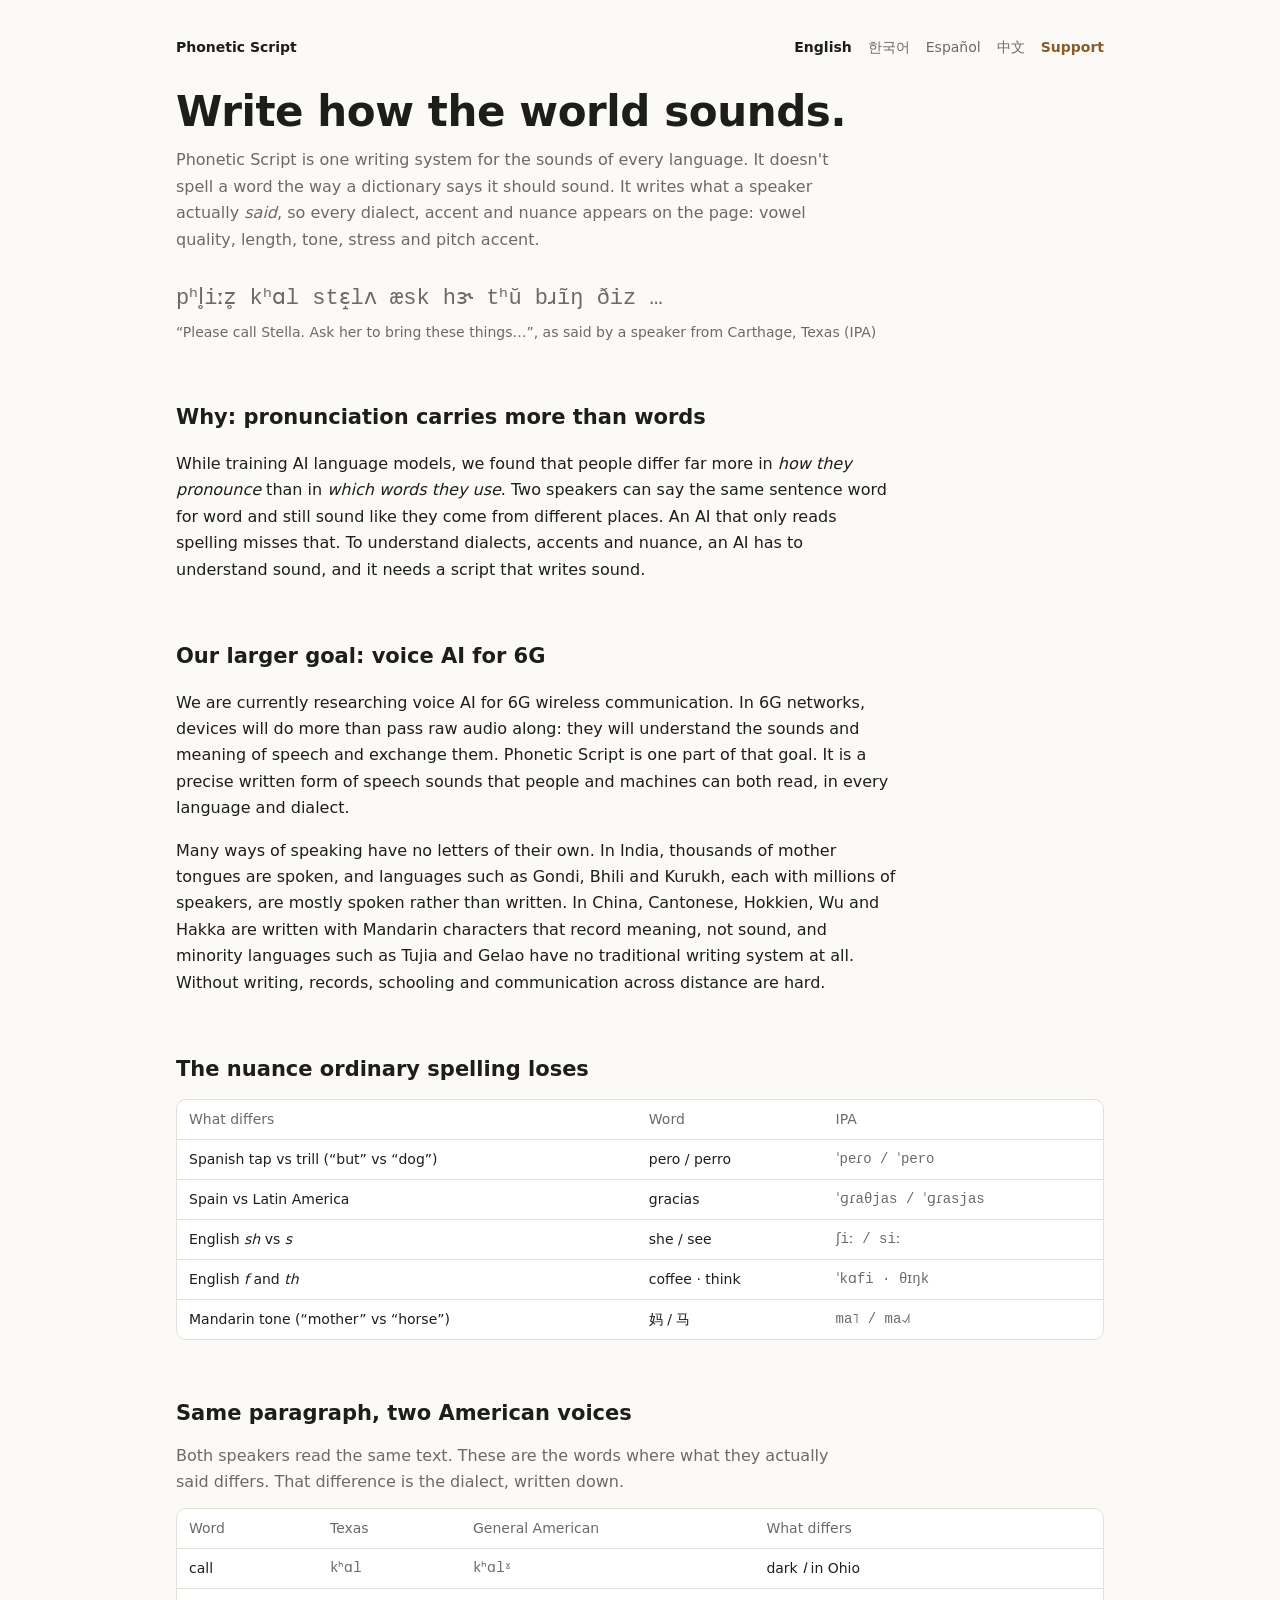
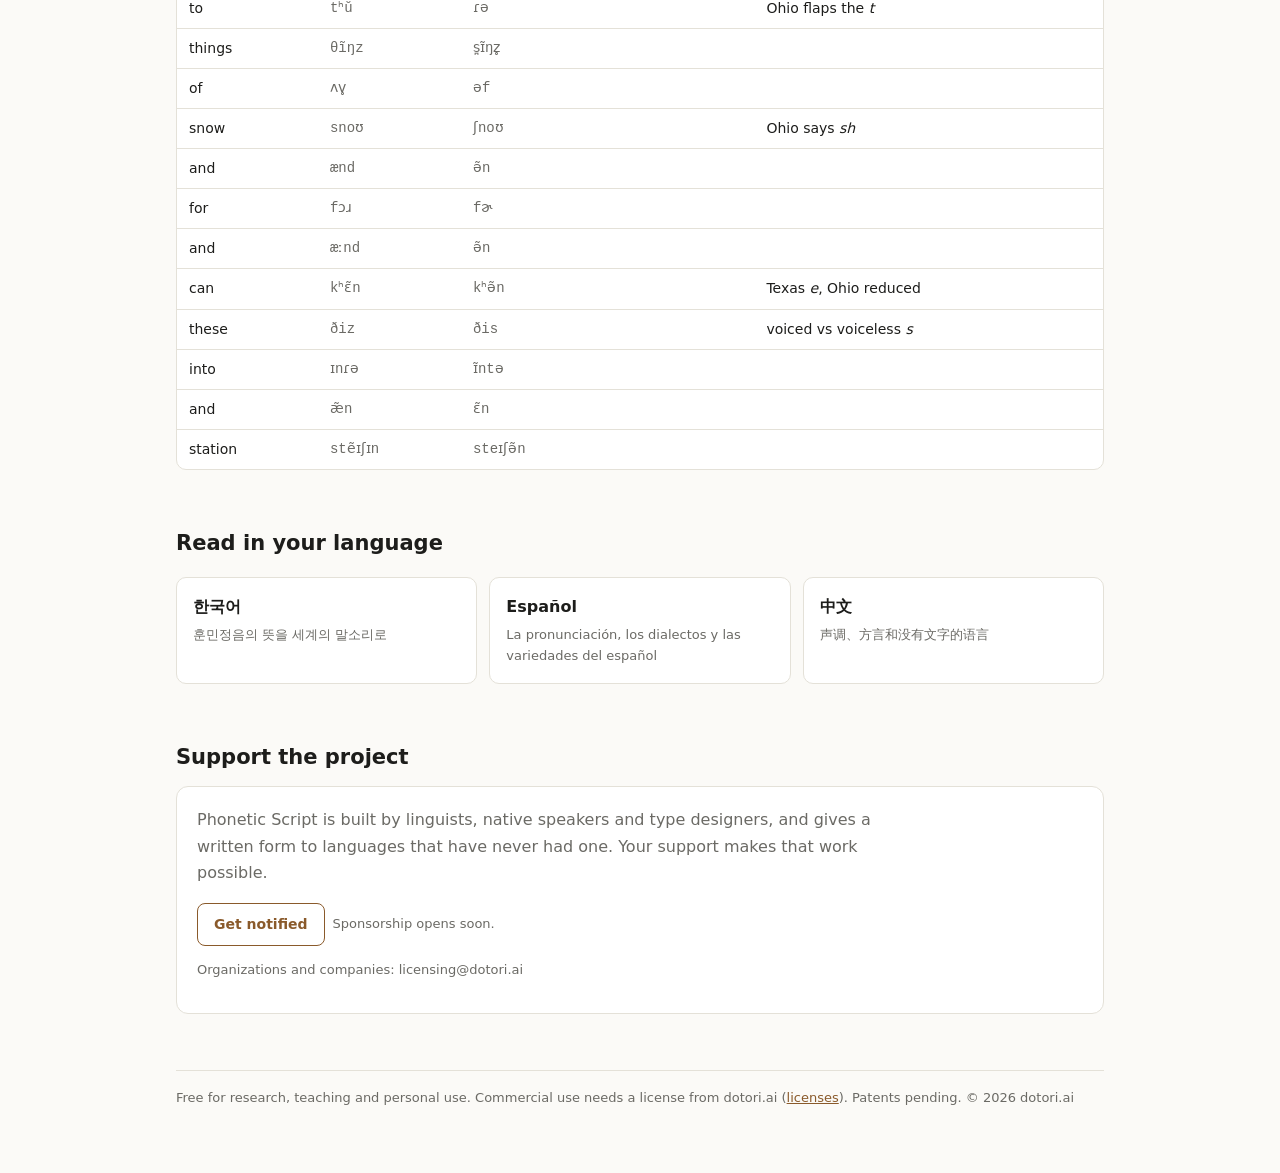
==== commit 837b7cab: "Update" ====
--- a/index.html
+++ b/index.html
@@ -19,6 +19,8 @@
 
 <h2>Why: pronunciation carries more than words</h2>
 <p>While training AI language models, we found that people differ far more in <i>how they pronounce</i> than in <i>which words they use</i>. Two speakers can say the same sentence word for word and still sound like they come from different places. An AI that only reads spelling misses that. To understand dialects, accents and nuance, an AI has to understand sound, and it needs a script that writes sound.</p>
+<h2>Our larger goal: voice AI for 6G</h2>
+<p>We are currently researching voice AI for 6G wireless communication. In 6G networks, devices will do more than pass raw audio along: they will understand the sounds and meaning of speech and exchange them. Phonetic Script is one part of that goal. It is a precise written form of speech sounds that people and machines can both read, in every language and dialect.</p>
 <p>Many ways of speaking have no letters of their own. In India, thousands of mother tongues are spoken, and languages such as Gondi, Bhili and Kurukh, each with millions of speakers, are mostly spoken rather than written. In China, Cantonese, Hokkien, Wu and Hakka are written with Mandarin characters that record meaning, not sound, and minority languages such as Tujia and Gelao have no traditional writing system at all. Without writing, records, schooling and communication across distance are hard.</p>
 
 <h2>The nuance ordinary spelling loses</h2>
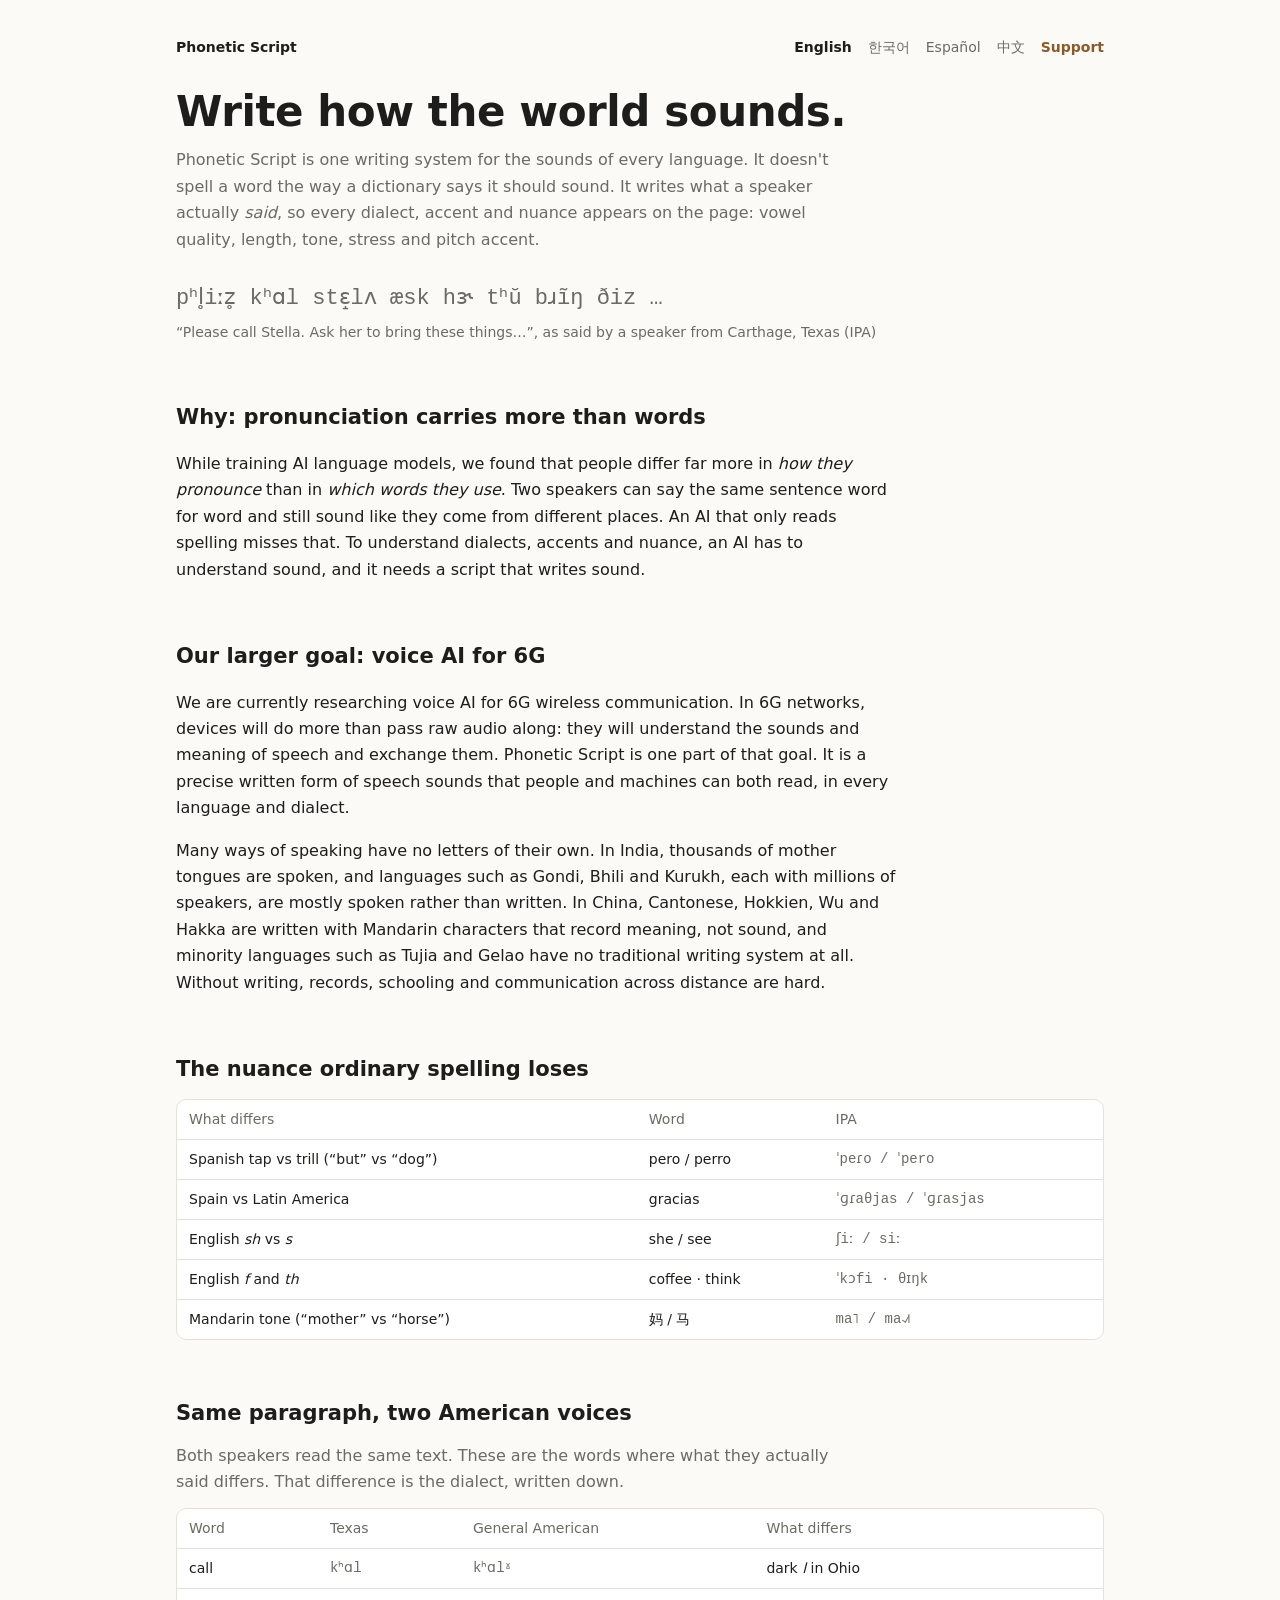
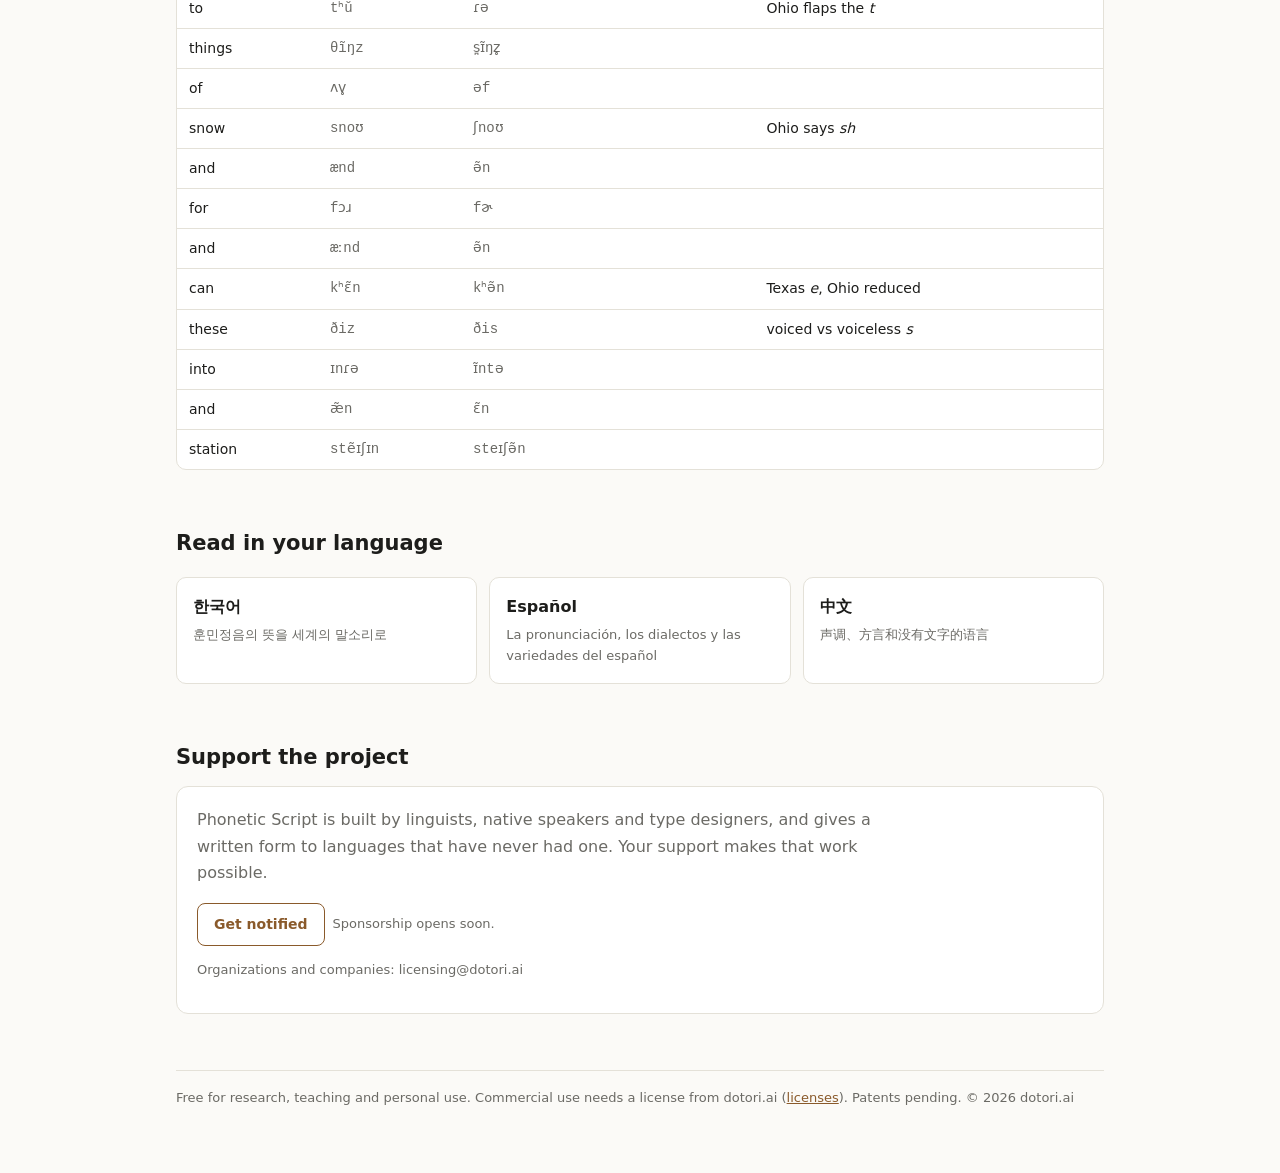
==== commit 8dafa982: "Update" ====
--- a/index.html
+++ b/index.html
@@ -24,7 +24,7 @@
 <p>Many ways of speaking have no letters of their own. In India, thousands of mother tongues are spoken, and languages such as Gondi, Bhili and Kurukh, each with millions of speakers, are mostly spoken rather than written. In China, Cantonese, Hokkien, Wu and Hakka are written with Mandarin characters that record meaning, not sound, and minority languages such as Tujia and Gelao have no traditional writing system at all. Without writing, records, schooling and communication across distance are hard.</p>
 
 <h2>The nuance ordinary spelling loses</h2>
-<div class="table-wrap"><table><thead><tr><th>What differs</th><th>Word</th><th>IPA</th></tr></thead><tbody><tr><td>Spanish tap vs trill (“but” vs “dog”)</td><td>pero / perro</td><td class="mono">ˈpeɾo / ˈpero</td></tr><tr><td>Spain vs Latin America</td><td>gracias</td><td class="mono">ˈɡɾaθjas / ˈɡɾasjas</td></tr><tr><td>English <i>sh</i> vs <i>s</i></td><td>she / see</td><td class="mono">ʃiː / siː</td></tr><tr><td>English <i>f</i> and <i>th</i></td><td>coffee · think</td><td class="mono">ˈkɑfi · θɪŋk</td></tr><tr><td>Mandarin tone (“mother” vs “horse”)</td><td>妈 / 马</td><td class="mono">ma˥ / ma˨˩˦</td></tr></tbody></table></div>
+<div class="table-wrap"><table><thead><tr><th>What differs</th><th>Word</th><th>IPA</th></tr></thead><tbody><tr><td>Spanish tap vs trill (“but” vs “dog”)</td><td>pero / perro</td><td class="mono">ˈpeɾo / ˈpero</td></tr><tr><td>Spain vs Latin America</td><td>gracias</td><td class="mono">ˈɡɾaθjas / ˈɡɾasjas</td></tr><tr><td>English <i>sh</i> vs <i>s</i></td><td>she / see</td><td class="mono">ʃiː / siː</td></tr><tr><td>English <i>f</i> and <i>th</i></td><td>coffee · think</td><td class="mono">ˈkɔfi · θɪŋk</td></tr><tr><td>Mandarin tone (“mother” vs “horse”)</td><td>妈 / 马</td><td class="mono">ma˥ / ma˨˩˦</td></tr></tbody></table></div>
 
 <h2>Same paragraph, two American voices</h2>
 <p class="lede">Both speakers read the same text. These are the words where what they actually said differs. That difference is the dialect, written down.</p>
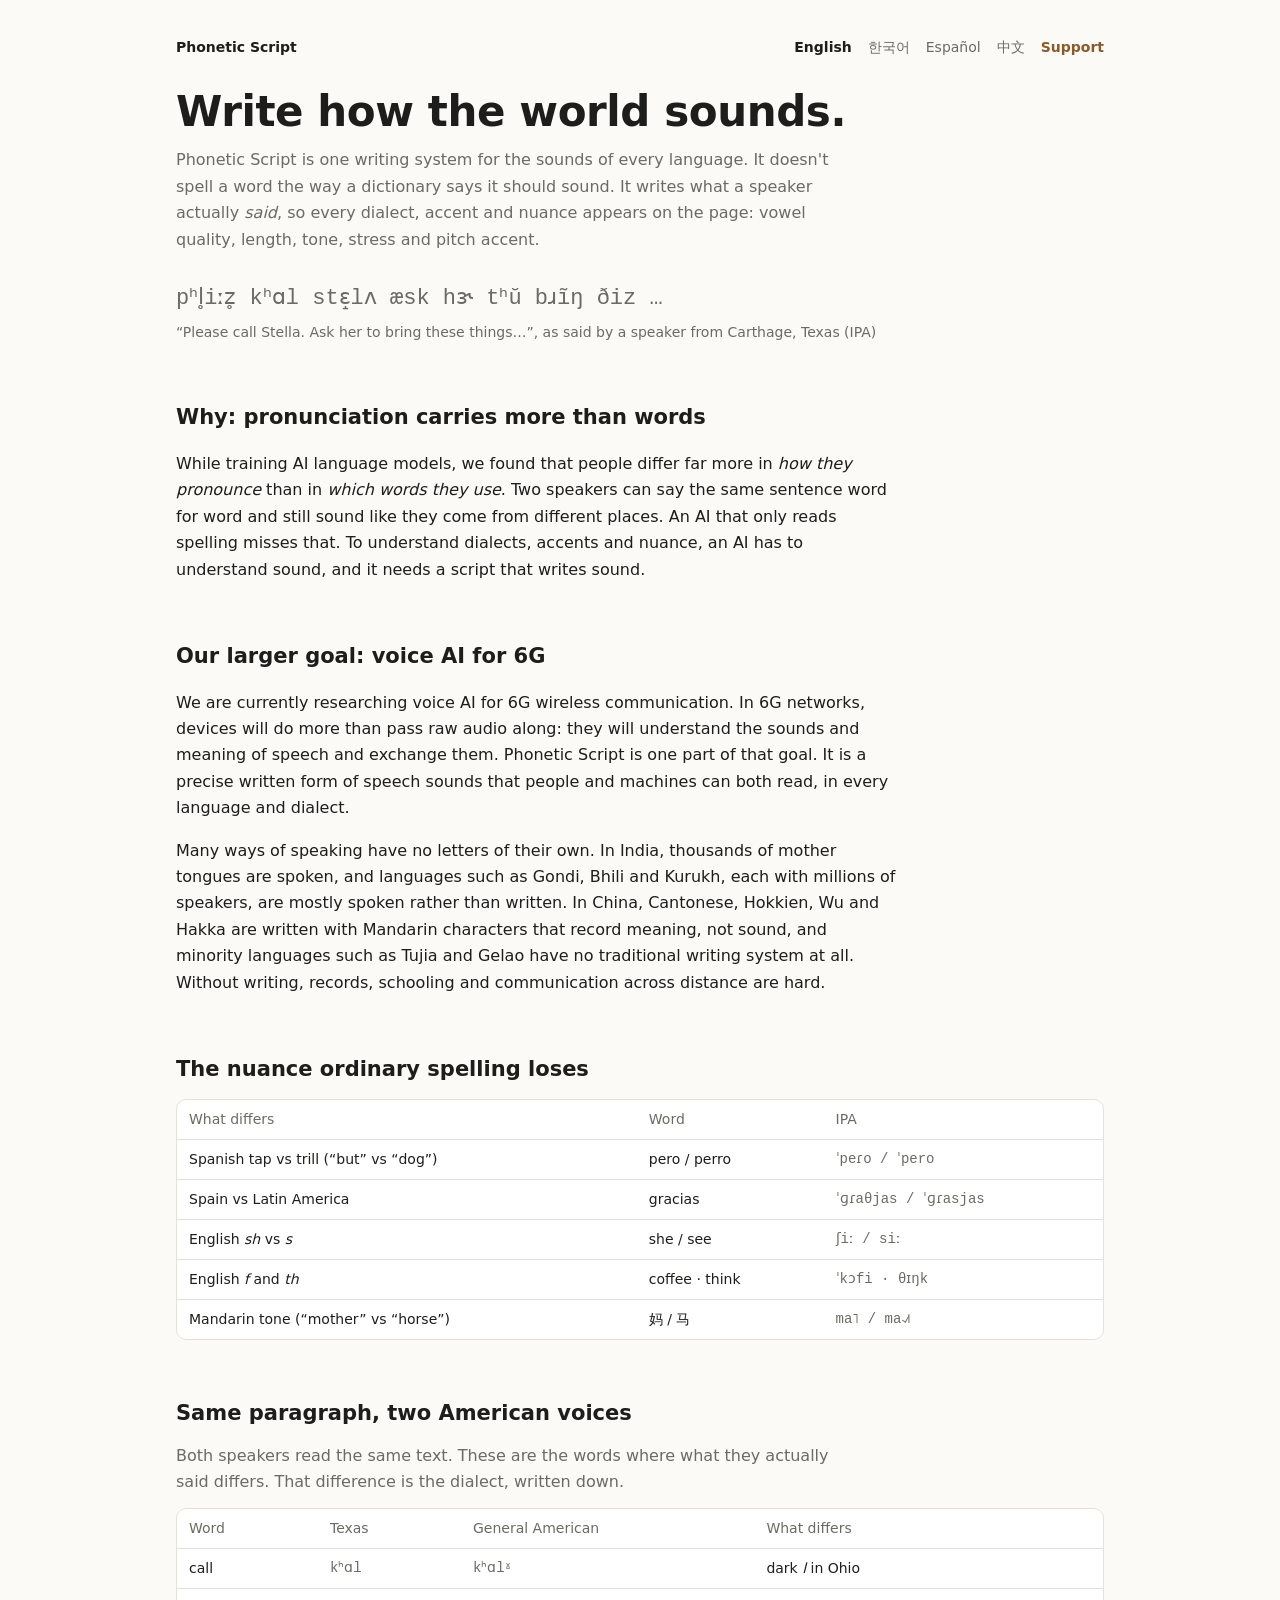
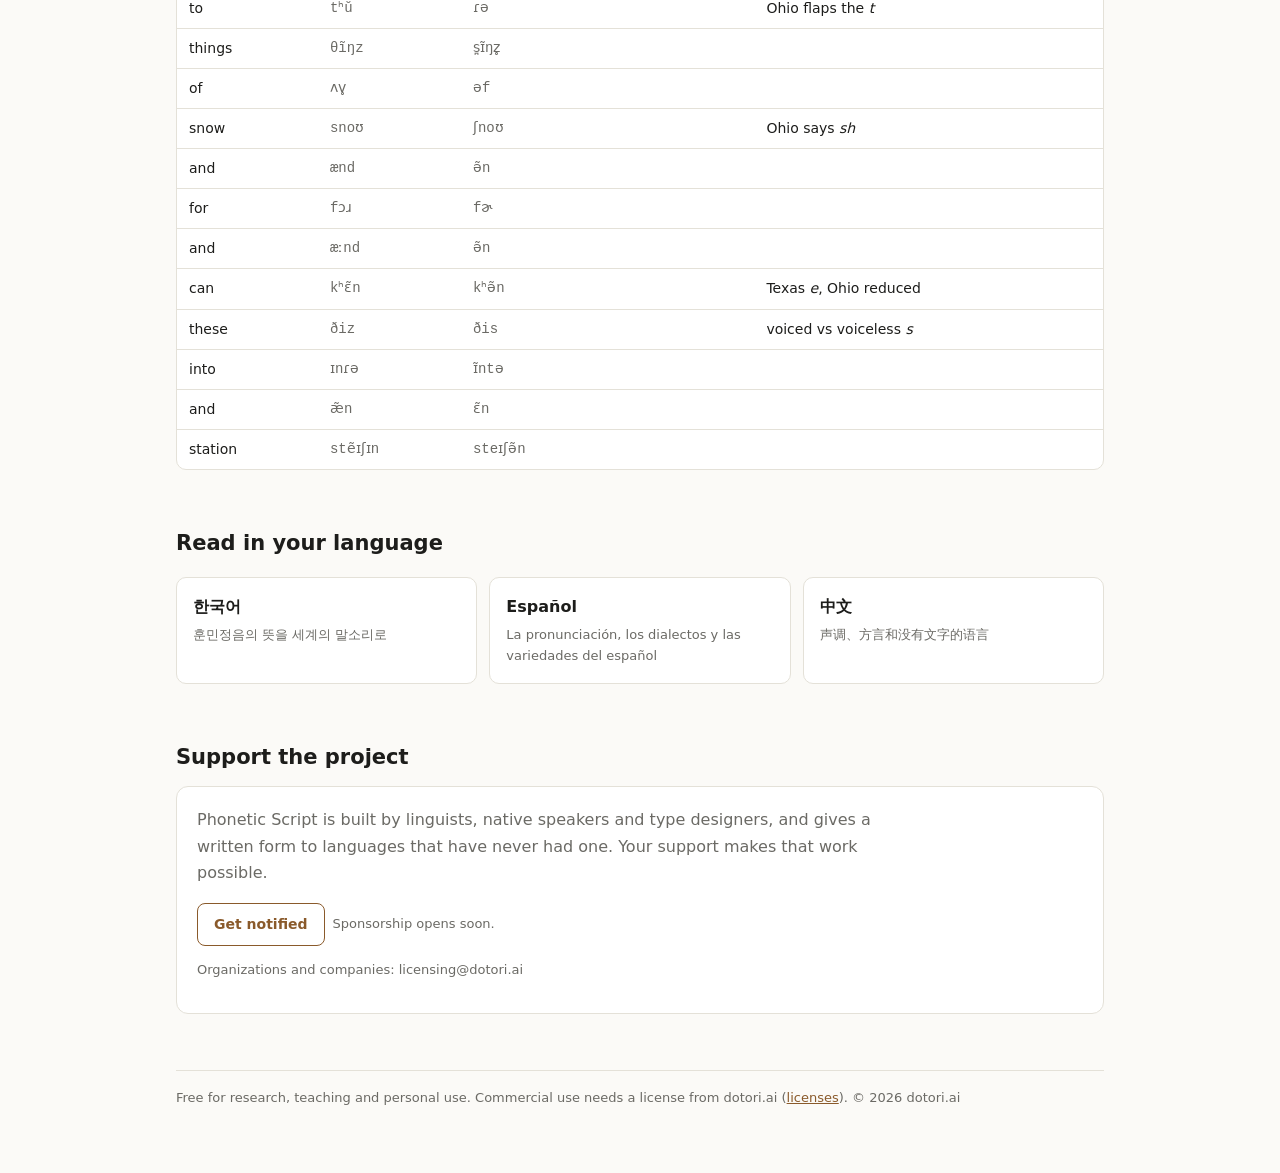
==== commit 1fc2830c: "Update" ====
--- a/index.html
+++ b/index.html
@@ -44,7 +44,7 @@
 <p class="note">Organizations and companies: licensing@dotori.ai</p>
 </div>
 
-<footer>Free for research, teaching and personal use. Commercial use needs a license from dotori.ai (<a href="https://github.com/dotori-ai/Phonetic-Script/blob/main/LICENSES.md">licenses</a>). Patents pending. © 2026 dotori.ai</footer>
+<footer>Free for research, teaching and personal use. Commercial use needs a license from dotori.ai (<a href="https://github.com/dotori-ai/Phonetic-Script/blob/main/LICENSES.md">licenses</a>). © 2026 dotori.ai</footer>
 </main>
 <script src="assets/site.js"></script>
 </body>
--- a/assets/site.css
+++ b/assets/site.css
@@ -78,5 +78,4 @@
 blockquote.preface cite { display:block; color:var(--muted); font-size:13px; font-style:normal }
 .hero.mono { font-size:clamp(17px,2.6vw,22px) }
 ol { max-width:720px; padding-left:22px } ol li { margin-bottom:8px }
-@font-face { font-family: "Old Hangul Preface"; src: url(../fonts/OldHangul-Preface.woff2) format("woff2"); }
-blockquote.preface p.old { font-family:"Old Hangul Preface", "Noto Sans KR", "Apple SD Gothic Neo", sans-serif; font-feature-settings:"ljmo","vjmo","tjmo" }
+blockquote.preface p.old-img img { display:block; max-width:100%; height:auto }
